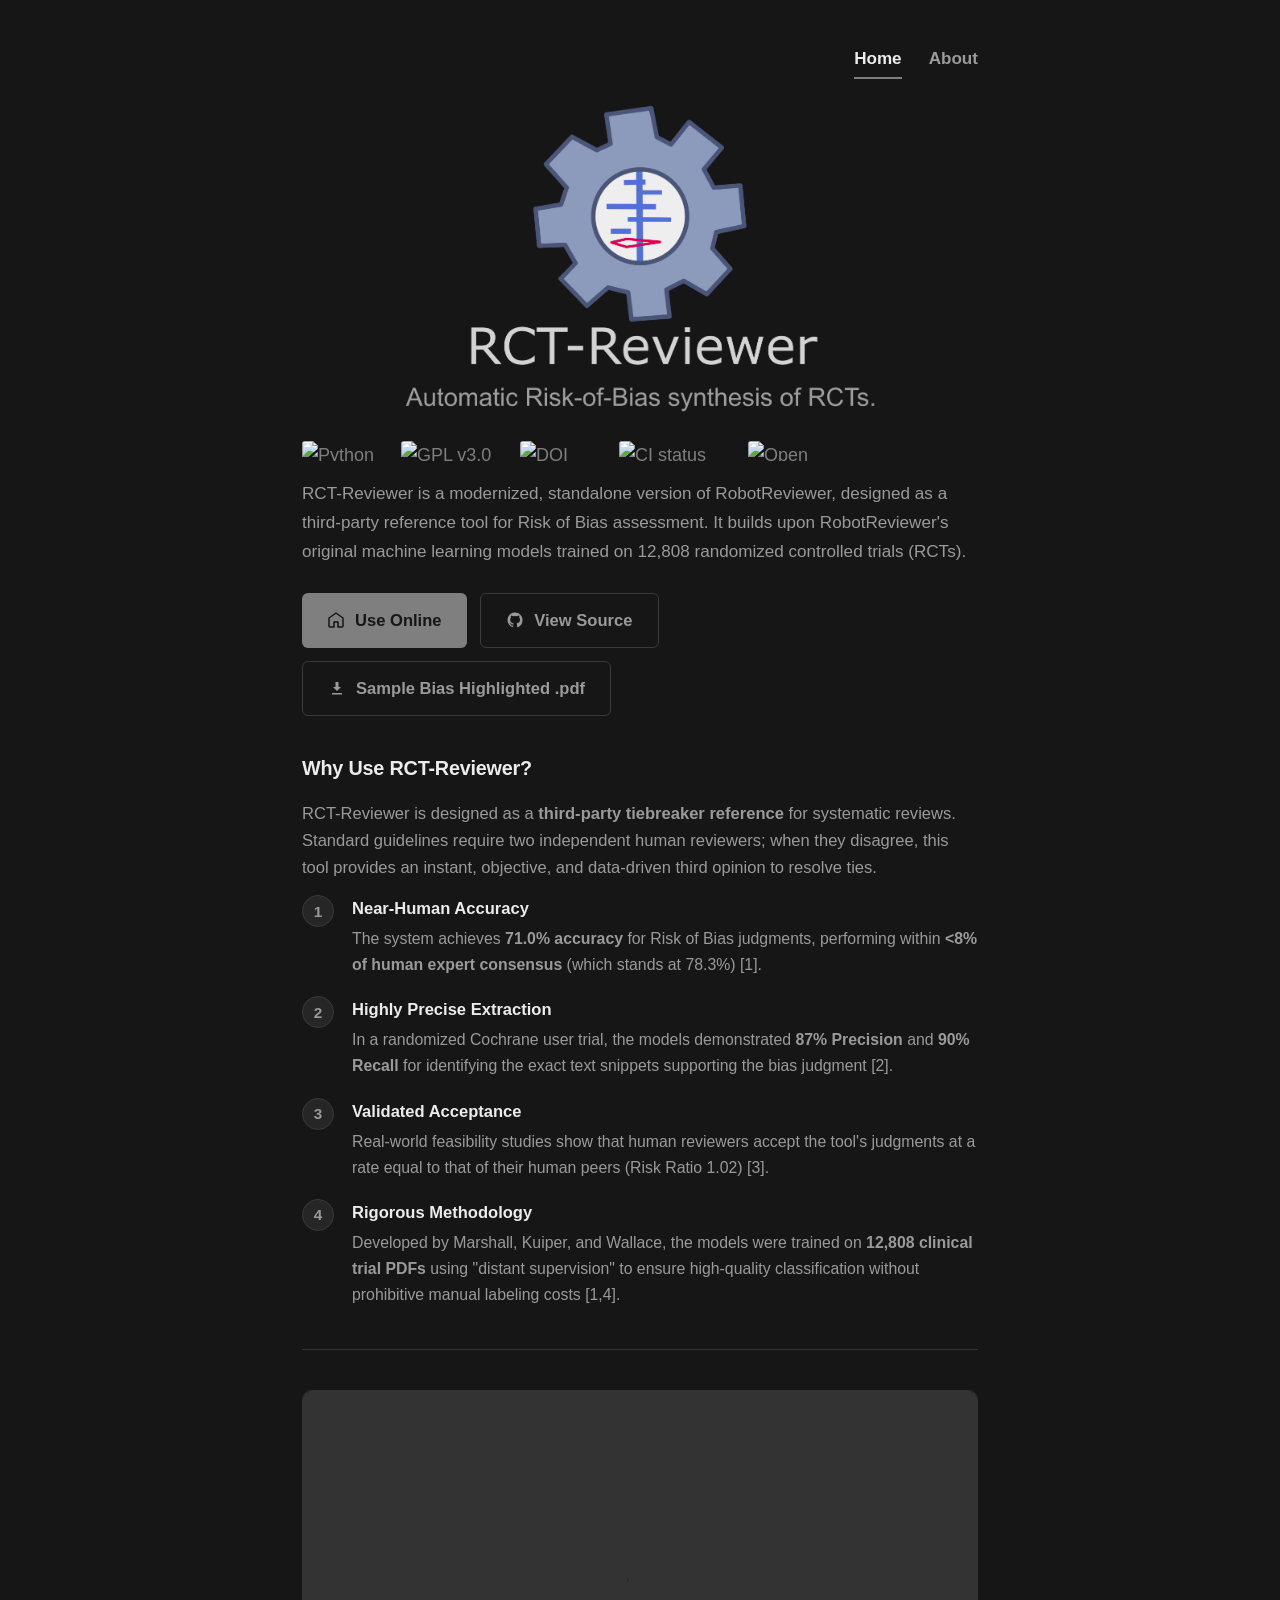
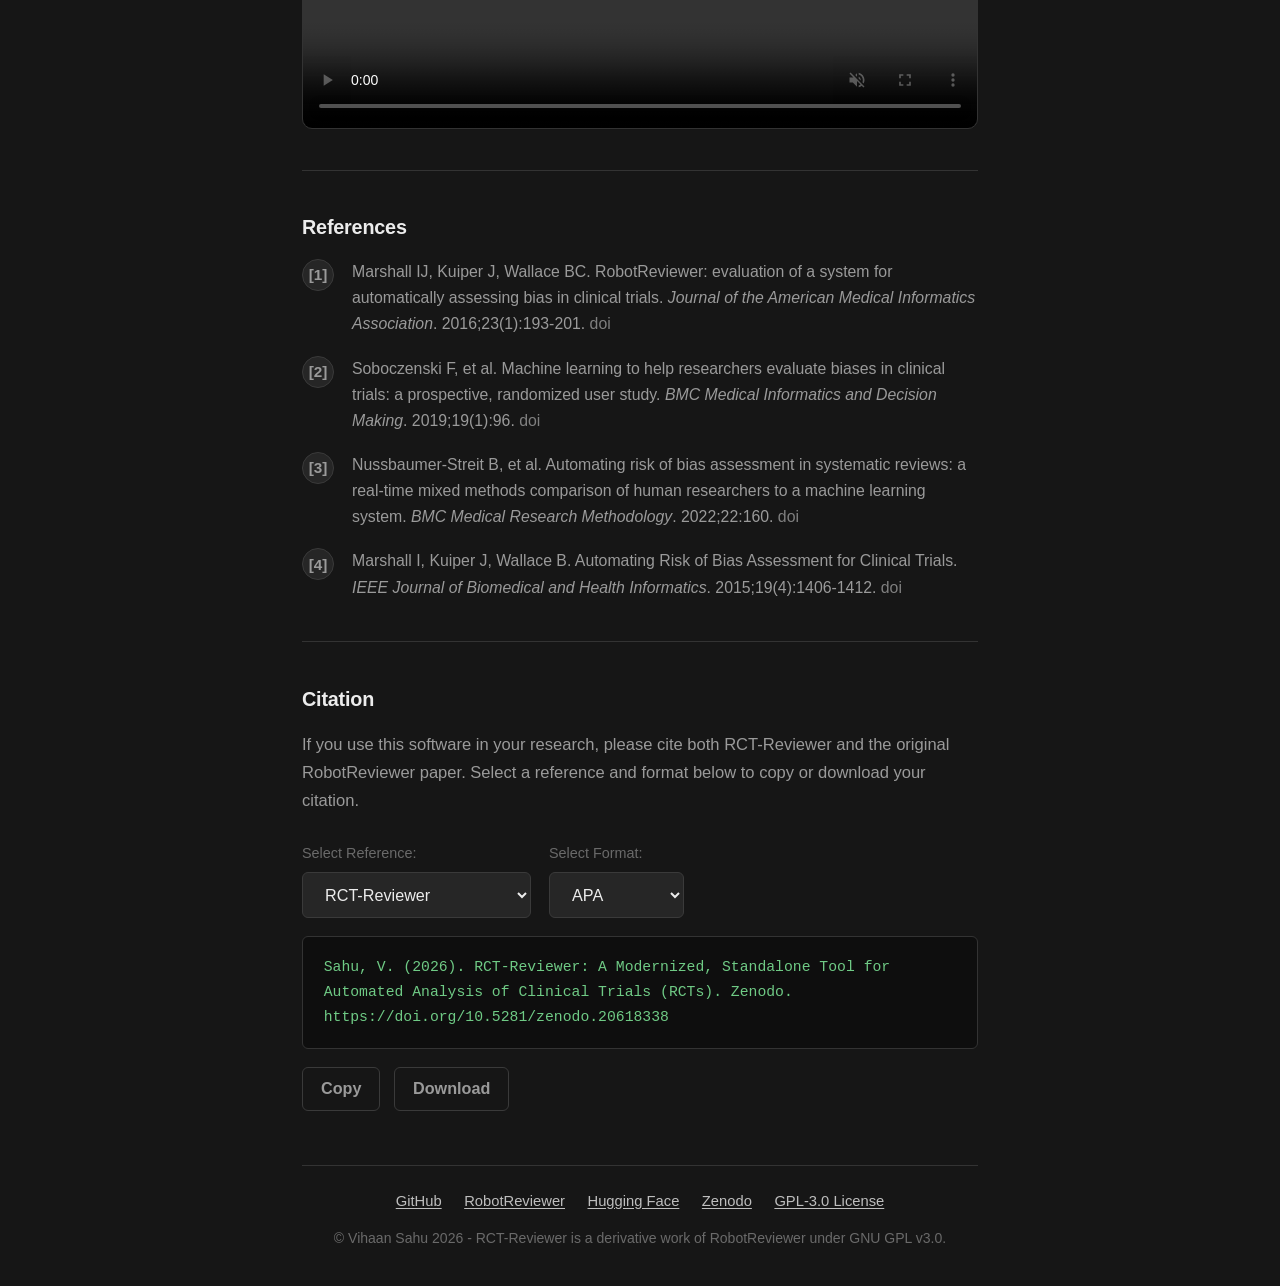
==== index.html @ 4cfc8ea3 "frontend" ====
<!DOCTYPE html>
<html lang="en">

<head>
    <meta charset="UTF-8">
    <meta name="viewport" content="width=device-width, initial-scale=1.0">

    <title>RCT-Reviewer: Automated Risk of Bias Assessment Tool for RCTs</title>


    <meta name="description"
        content="RCT-Reviewer is a modernized, standalone version of RobotReviewer, designed as a third-party reference tool for Risk of Bias assessment. It builds upon RobotReviewer's original machine learning models trained on 12,808 randomized controlled trials (RCTs).">
    <meta name="keywords"
        content="RCT-Reviewer, risk of bias assessment, RoB assessment, RoB 2, robotreviewer, RobotReviewer, automated risk of bias, systematic review tool, Cochrane risk of bias, clinical trial bias assessment, randomized controlled trial analysis, meta-analysis tool, evidence synthesis, automated systematic review, bias detection clinical trials, machine learning risk of bias, biomedical NLP, clinical trial quality appraisal, RoB automated tool, Cochrane RoB tool, research methodology tool, automated evidence synthesis, PDF bias extractor, RoB 2 automated, clinical trial risk of bias AI, systematic review automation, medical informatics">
    <meta name="author" content="Vihaan Sahu">
    <meta name="robots"
        content="index, follow, max-image-preview:large, max-snippet:-1, max-video-preview:-1, max-image-index:large, archive">
    <meta name="googlebot"
        content="index, follow, max-image-preview:large, max-snippet:-1, max-video-preview:-1, max-image-index:large">
    <meta name="bingbot" content="index, follow, max-image-preview:large">
    <meta name="yandex" content="index, follow">
    <meta name="dc.title" content="RCT-Reviewer – Risk of Bias Assessment of RCTs">
    <meta name="dc.creator" content="Vihaan Sahu">
    <meta name="dc.subject"
        content="Risk of Bias Assessment, Systematic Review, Randomized Controlled Trials, Evidence Synthesis">
    <meta name="dc.description"
        content="Automated Risk of Bias assessment tool for Randomized Controlled Trials, built for systematic reviewers and meta-analysis researchers.">
    <meta name="dc.type" content="Software">
    <meta name="dc.language" content="en">
    <meta name="rating" content="general">
    <meta name="distribution" content="global">
    <meta name="revisit-after" content="3 days">
    <meta name="language" content="English">
    <meta name="geo.placename" content="Global">
    <meta name="theme-color" content="#ffffff">
    <meta name="color-scheme" content="light">


    <link rel="canonical" href="https://rct-reviewer.github.io/">


    <link rel="alternate" hreflang="en" href="https://rct-reviewer.github.io/">
    <link rel="alternate" hreflang="x-default" href="https://rct-reviewer.github.io/">


    <link rel="sitemap" type="application/xml" title="Sitemap" href="/sitemap.xml">
    <link rel="home" href="https://rct-reviewer.github.io/">


    <meta property="og:type" content="website">
    <meta property="og:site_name" content="RCT-Reviewer">
    <meta property="og:locale" content="en_US">
    <meta property="og:title" content="RCT-Reviewer – Risk of Bias Assessment of RCTs">
    <meta property="og:description"
        content="RCT-Reviewer is a modernized, standalone version of RobotReviewer, designed as a third-party reference tool for Risk of Bias assessment. It builds upon RobotReviewer's original machine learning models trained on 12,808 randomized controlled trials (RCTs).">
    <meta property="og:url" content="https://rct-reviewer.github.io/">
    <meta property="og:image" content="https://rct-reviewer.github.io/assets/banner1.png">
    <meta property="og:image:secure_url" content="https://rct-reviewer.github.io/assets/banner1.png">
    <meta property="og:image:type" content="image/png">
    <meta property="og:image:width" content="1200">
    <meta property="og:image:height" content="630">
    <meta property="og:image:alt" content="RCT-Reviewer / Automated Risk of Bias assessment tool for randomized controlled trials">
    <meta property="og:video" content="https://rct-reviewer.github.io/assets/video.mp4">
    <meta property="og:video:type" content="video/mp4">
    <meta property="og:video:width" content="1280">
    <meta property="og:video:height" content="720">
    <meta property="og:video:alt"
        content="Demonstration video of RCT-Reviewer performing automated Risk of Bias assessment on a clinical trial PDF">


    <meta name="twitter:card" content="summary_large_image">
    <meta name="twitter:title" content="RCT-Reviewer – Risk of Bias Assessment of RCTs">
    <meta name="twitter:description"
        content="RCT-Reviewer is a modernized, standalone version of RobotReviewer, designed as a third-party reference tool for Risk of Bias assessment. It builds upon RobotReviewer's original machine learning models trained on 12,808 randomized controlled trials (RCTs)">
    <meta name="twitter:image" content="https://rct-reviewer.github.io/assets/banner1.png">
    <meta name="twitter:image:alt" content="RCT-Reviewer — automated Risk of Bias assessment tool">





    <script type="application/ld+json">
    {
        "@context": "https://schema.org",
        "@type": "WebApplication",
        "name": "RCT-Reviewer",
        "url": "https://rct-reviewer.github.io/",
        "audience": {
            "@type": "Audience",
            "audienceType": "Systematic reviewers, Cochrane contributors, meta-analysis researchers, evidence-synthesis practitioners, clinical trial methodologists, biomedical researchers, medical informatics researchers, PhD students and postdocs in clinical research"
        },
        "about": [
            {"@type": "Thing", "name": "Risk of Bias Assessment"},
            {"@type": "Thing", "name": "Randomized Controlled Trials"},
            {"@type": "Thing", "name": "Systematic Review"},
            {"@type": "Thing", "name": "Meta-Analysis"},
            {"@type": "Thing", "name": "Evidence Synthesis"},
            {"@type": "Thing", "name": "Cochrane RoB Tool"},
            {"@type": "Thing", "name": "Biomedical Natural Language Processing"}
        ],
        "author": {
            "@type": "Person",
            "name": "Vihaan Sahu",
            "url": "https://github.com/aurumz-rgb"
        },
        "publisher": {
            "@type": "Organization",
            "name": "RCT-Reviewer",
            "url": "https://rct-reviewer.github.io/"
        },
        "provider": {
            "@type": "Organization",
            "name": "RCT-Reviewer",
            "url": "https://rct-reviewer.github.io/"
        },
        "license": "https://www.gnu.org/licenses/gpl-3.0.en.html",
        "isAccessibleForFree": true,
        "offers": {
            "@type": "Offer",
            "price": "0",
            "priceCurrency": "USD"
        },
        "discussionUrl": "https://github.com/aurumz-rgb/RCT-Reviewer/issues",
        "softwareHelp": "https://github.com/aurumz-rgb/RCT-Reviewer#readme"
    }
    </script>


    <script type="application/ld+json">
    {
        "@context": "https://schema.org",
        "@type": "SoftwareSourceCode",
        "name": "RCT-Reviewer",
        "description": "A modernized, standalone version of RobotReviewer for automated Risk of Bias assessment of Randomized Controlled Trials. Built for systematic review and meta-analysis researchers.",
        "url": "https://rct-reviewer.github.io/",
        "codeRepository": "https://github.com/aurumz-rgb/RCT-Reviewer",
        "targetProduct": {
            "@type": "WebApplication",
            "name": "RCT-Reviewer Online",
            "url": "https://rct-reviewer.streamlit.app/"
        },
        "programmingLanguage": "Python",
        "runtimePlatform": "Streamlit",
        "license": "https://www.gnu.org/licenses/gpl-3.0.en.html",
        "author": {
            "@type": "Person",
            "name": "Vihaan Sahu",
            "url": "https://github.com/aurumz-rgb"
        }
    }
    </script>


    <script type="application/ld+json">
    {
        "@context": "https://schema.org",
        "@type": "Dataset",
        "name": "RCT-Reviewer: A Modernized, Standalone Tool for Automated Analysis of Clinical Trials (RCTs)",
        "description": "A modernized, standalone version of RobotReviewer for automated Risk of Bias assessment of Randomized Controlled Trials, trained on 12,808 RCT PDFs.",
        "url": "https://doi.org/10.5281/zenodo.20618338",
        "creator": {
            "@type": "Person",
            "name": "Vihaan Sahu"
        },
        "license": "https://www.gnu.org/licenses/gpl-3.0.en.html",
        "isAccessibleForFree": true,
        "keywords": "risk of bias, randomized controlled trials, systematic review, meta-analysis, evidence synthesis, machine learning, biomedical NLP, RobotReviewer",
        "distribution": {
            "@type": "DataDownload",
            "contentUrl": "https://doi.org/10.5281/zenodo.20618338",
            "encodingFormat": "application/zip"
        }
    }
    </script>


    <script type="application/ld+json">
    {
        "@context": "https://schema.org",
        "@type": "BreadcrumbList",
        "itemListElement": [
            {
                "@type": "ListItem",
                "position": 1,
                "name": "Home",
                "item": "https://rct-reviewer.github.io/"
            },
            {
                "@type": "ListItem",
                "position": 2,
                "name": "Use Online",
                "item": "https://rct-reviewer.streamlit.app/"
            },
            {
                "@type": "ListItem",
                "position": 3,
                "name": "Source Code",
                "item": "https://github.com/aurumz-rgb/RCT-Reviewer"
            },
            {
                "@type": "ListItem",
                "position": 4,
                "name": "Model on Hugging Face",
                "item": "https://huggingface.co/Aurumz/RCT-Reviewer"
            },
            {
                "@type": "ListItem",
                "position": 5,
                "name": "Zenodo DOI",
                "item": "https://doi.org/10.5281/zenodo.20618338"
            }
        ]
    }
    </script>


    <script type="application/ld+json">
    {
        "@context": "https://schema.org",
        "@type": "VideoObject",
        "name": "RCT-Reviewer — Automated Risk of Bias Assessment Demo",
        "description": "Demonstration video showing RCT-Reviewer performing automated Risk of Bias assessment on a randomized controlled trial PDF, highlighting bias-supporting evidence snippets.",
        "thumbnailUrl": [
            "https://rct-reviewer.github.io/assets/banner1.png",
            "https://rct-reviewer.github.io/assets/banner11.png"
        ],
        "uploadDate": "2026-07-23T00:00:00Z",
        "contentUrl": "https://rct-reviewer.github.io/assets/video.mp4",
        "embedUrl": "https://rct-reviewer.github.io/",
        "duration": "PT1M",
        "encodingFormat": "video/mp4",
        "width": "1280",
        "height": "720",
        "isFamilyFriendly": "true",
        "license": "https://www.gnu.org/licenses/gpl-3.0.en.html",
        "creator": {
            "@type": "Person",
            "name": "Vihaan Sahu"
        },
        "publisher": {
            "@type": "Organization",
            "name": "RCT-Reviewer",
            "url": "https://rct-reviewer.github.io/"
        }
    }
    </script>


    <script type="application/ld+json">
    {
        "@context": "https://schema.org",
        "@type": "ImageObject",
        "name": "RCT-Reviewer — Primary Banner",
        "description": "Primary banner image for RCT-Reviewer, automated Risk of Bias assessment of randomized controlled trials.",
        "url": "https://rct-reviewer.github.io/assets/banner1.png",
        "contentUrl": "https://rct-reviewer.github.io/assets/banner1.png",
        "encodingFormat": "image/png",
        "width": "1200",
        "height": "630",
        "license": "https://www.gnu.org/licenses/gpl-3.0.en.html",
        "acquireLicensePage": "https://github.com/aurumz-rgb/RCT-Reviewer",
        "creator": {
            "@type": "Person",
            "name": "Vihaan Sahu"
        },
        "creditText": "RCT-Reviewer",
        "copyrightNotice": "© Vihaan Sahu 2026 — GPL v3.0"
    }
    </script>


    <script type="application/ld+json">
    {
        "@context": "https://schema.org",
        "@type": "ImageObject",
        "name": "RCT-Reviewer — Feature Banner",
        "description": "Feature banner for RCT-Reviewer highlighting automated Risk of Bias judgments with 71% accuracy and 87% precision.",
        "url": "https://rct-reviewer.github.io/assets/banner11.png",
        "contentUrl": "https://rct-reviewer.github.io/assets/banner11.png",
        "encodingFormat": "image/png",
        "width": "1200",
        "height": "630",
        "license": "https://www.gnu.org/licenses/gpl-3.0.en.html",
        "acquireLicensePage": "https://github.com/aurumz-rgb/RCT-Reviewer",
        "creator": {
            "@type": "Person",
            "name": "Vihaan Sahu"
        },
        "creditText": "RCT-Reviewer",
        "copyrightNotice": "© Vihaan Sahu 2026 — GPL v3.0"
    }
    </script>


    <script type="application/ld+json">
    {
        "@context": "https://schema.org",
        "@type": "ImageObject",
        "name": "RCT-Reviewer — Hero Banner",
        "description": "Transparent hero banner for RCT-Reviewer.",
        "url": "https://rct-reviewer.github.io/assets/banner_transparent.png",
        "contentUrl": "https://rct-reviewer.github.io/assets/banner_transparent.png",
        "encodingFormat": "image/png",
        "width": "730",
        "height": "340",
        "license": "https://www.gnu.org/licenses/gpl-3.0.en.html"
    }
    </script>


    <script type="application/ld+json">
    {
        "@context": "https://schema.org",
        "@type": "DigitalDocument",
        "name": "RCT-Reviewer — Sample Bias-Highlighted PDF",
        "description": "A sample clinical trial PDF with Risk of Bias judgments and supporting evidence snippets highlighted by RCT-Reviewer.",
        "url": "https://rct-reviewer.github.io/assets/sample_bias.pdf",
        "contentUrl": "https://rct-reviewer.github.io/assets/sample_bias.pdf",
        "encodingFormat": "application/pdf",
        "inLanguage": "en",
        "isAccessibleForFree": true,
        "license": "https://www.gnu.org/licenses/gpl-3.0.en.html",
        "creator": {
            "@type": "Person",
            "name": "Vihaan Sahu"
        }
    }
    </script>


    <script type="application/ld+json">
    {
        "@context": "https://schema.org",
        "@type": "FAQPage",
        "mainEntity": [
            {
                "@type": "Question",
                "name": "What is RCT-Reviewer?",
                "acceptedAnswer": {
                    "@type": "Answer",
                    "text": "RCT-Reviewer is a free, open-source ML tool that performs automated Risk of Bias (RoB) assessment of Randomized Controlled Trials (RCTs). It is a modernized, standalone version of RobotReviewer, trained on 12,808 clinical trial PDFs, and is designed to assist systematic reviewers, Cochrane contributors, and meta-analysis researchers."
                }
            },
            {
                "@type": "Question",
                "name": "Who should use RCT-Reviewer?",
                "acceptedAnswer": {
                    "@type": "Answer",
                    "text": "RCT-Reviewer is built for systematic reviewers, Cochrane contributors, meta-analysis researchers, evidence-synthesis practitioners, clinical trial methodologists, biomedical researchers, medical informatics researchers, and PhD students or postdocs conducting clinical research."
                }
            },
            {
                "@type": "Question",
                "name": "How accurate is RCT-Reviewer at assessing Risk of Bias?",
                "acceptedAnswer": {
                    "@type": "Answer",
                    "text": "RCT-Reviewer achieves 71.0% accuracy on Risk of Bias judgments, performing within 8% of human expert consensus (which stands at 78.3%). It also demonstrates 87% precision and 90% recall for identifying the exact text snippets that support each bias judgment."
                }
            },
            {
                "@type": "Question",
                "name": "How does RCT-Reviewer work as a third-party tiebreaker?",
                "acceptedAnswer": {
                    "@type": "Answer",
                    "text": "Standard systematic-review guidelines require two independent human reviewers. When those two reviewers disagree, RCT-Reviewer provides an instant, objective, data-driven third opinion to help resolve the tie. Real-world feasibility studies show that human reviewers accept the tool's judgments at the same rate they accept their human peers' judgments (Risk Ratio 1.02)."
                }
            },
            {
                "@type": "Question",
                "name": "What input does RCT-Reviewer accept?",
                "acceptedAnswer": {
                    "@type": "Answer",
                    "text": "RCT-Reviewer accepts clinical trial PDFs. Upload a trial PDF and the tool returns automated Risk of Bias judgments along with the supporting evidence snippets highlighted directly in the document."
                }
            },
            {
                "@type": "Question",
                "name": "Is RCT-Reviewer free to use?",
                "acceptedAnswer": {
                    "@type": "Answer",
                    "text": "Yes. RCT-Reviewer is completely free and open source under the GNU GPL v3.0 license. No signup or account is required. You can use it online or run the source code locally from GitHub."
                }
            },
            {
                "@type": "Question",
                "name": "How is RCT-Reviewer related to RobotReviewer?",
                "acceptedAnswer": {
                    "@type": "Answer",
                    "text": "RCT-Reviewer is a modernized, standalone derivative work of RobotReviewer, originally developed by Marshall, Kuiper, and Wallace. It builds upon RobotReviewer's original machine-learning models trained on 12,808 randomized controlled trials and is released under the same GNU GPL v3.0 license."
                }
            },
            {
                "@type": "Question",
                "name": "How do I cite RCT-Reviewer in my research?",
                "acceptedAnswer": {
                    "@type": "Answer",
                    "text": "RCT-Reviewer provides a built-in citation generator on its homepage supporting APA, Vancouver, MLA, Chicago, Harvard, BibTeX, and RIS formats. The recommended citation references the Zenodo DOI: https://doi.org/10.5281/zenodo.20618338. You should also cite the original RobotReviewer paper."
                }
            },
            {
                "@type": "Question",
                "name": "Where can I find the RCT-Reviewer source code and model?",
                "acceptedAnswer": {
                    "@type": "Answer",
                    "text": "The RCT-Reviewer source code is available on GitHub at https://github.com/aurumz-rgb/RCT-Reviewer, the trained model is hosted on Hugging Face at https://huggingface.co/Aurumz/RCT-Reviewer, and the archived release with DOI is on Zenodo at https://doi.org/10.5281/zenodo.20618338."
                }
            },
            {
                "@type": "Question",
                "name": "Can RCT-Reviewer replace human Risk of Bias assessment?",
                "acceptedAnswer": {
                    "@type": "Answer",
                    "text": "No. RCT-Reviewer is intended as a third-party reference and tiebreaker for systematic reviews. It is designed to complement human reviewers, not replace them. Standard guidelines still require two independent human reviewers, and RCT-Reviewer can be used when those reviewers disagree."
                }
            }
        ]
    }
    </script>

    <script type="application/ld+json">
    {
        "@context": "https://schema.org",
        "@type": "HowTo",
        "name": "How to assess Risk of Bias of an RCT using RCT-Reviewer",
        "description": "Step-by-step guide to using RCT-Reviewer for automated Risk of Bias assessment of a randomized controlled trial.",
        "totalTime": "PT2M",
        "estimatedCost": {"@type": "MonetaryAmount", "currency": "USD", "value": "0"},
        "supply": [{"@type": "HowToSupply", "name": "A clinical trial PDF"}],
        "tool": [{"@type": "HowToTool", "name": "A modern web browser"}],
        "step": [
            {"@type": "HowToStep", "position": 1, "name": "Open RCT-Reviewer Online", "text": "Go to https://rct-reviewer.streamlit.app/ to launch the RCT-Reviewer web application."},
            {"@type": "HowToStep", "position": 2, "name": "Upload a clinical trial PDF", "text": "Upload the randomized controlled trial PDF you want to assess for Risk of Bias."},
            {"@type": "HowToStep", "position": 3, "name": "Run automated assessment", "text": "RCT-Reviewer runs its machine-learning models trained on 12,808 RCTs to produce automated Risk of Bias judgments."},
            {"@type": "HowToStep", "position": 4, "name": "Review highlighted evidence snippets", "text": "Inspect the supporting text snippets (87% precision, 90% recall) highlighted directly in the PDF."},
            {"@type": "HowToStep", "position": 5, "name": "Use as a third-party tiebreaker", "text": "When two independent human reviewers disagree, use RCT-Reviewer's judgment as an objective third opinion to resolve the tie."}
        ]
    }
    </script>


    <script type="application/ld+json">
    {
        "@context": "https://schema.org",
        "@type": "WebSite",
        "name": "RCT-Reviewer",
        "url": "https://rct-reviewer.github.io/",
        "description": "Automated Risk of Bias assessment of Randomized Controlled Trials.",
        "inLanguage": "en",
        "publisher": {
            "@type": "Organization",
            "name": "RCT-Reviewer",
            "url": "https://rct-reviewer.github.io/",
            "logo": {
                "@type": "ImageObject",
                "url": "https://rct-reviewer.github.io/assets/banner1.png",
                "width": "1200",
                "height": "630"
            },
            "sameAs": [
                "https://github.com/aurumz-rgb/RCT-Reviewer",
                "https://github.com/RCT-Reviewer",
                "https://huggingface.co/Aurumz/RCT-Reviewer",
                "https://doi.org/10.5281/zenodo.20618338",
                "https://rct-reviewer.streamlit.app/"
            ]
        },
        "potentialAction": {
            "@type": "SearchAction",
            "target": "https://rct-reviewer.streamlit.app/?q={search_term_string}",
            "query-input": "required name=search_term_string"
        }
    }
    </script>


    <script type="application/ld+json">
    {
        "@context": "https://schema.org",
        "@type": "Person",
        "name": "Vihaan Sahu",
        "url": "https://rct-reviewer.github.io/",
        "sameAs": [
            "https://github.com/aurumz-rgb"
        ]
    }
    </script>


    <link rel="preload" as="image" href="assets/banner_transparent.png" fetchpriority="high">
    <link rel="preload" as="image" href="assets/banner1.png" fetchpriority="high">
    <link rel="preload" as="video" href="assets/video.mp4" fetchpriority="high">
    <link rel="icon" type="image/x-icon" href="assets/favicon.ico">
    <link rel="apple-touch-icon" href="assets/banner1.png">
    <link rel="manifest" href="/site.webmanifest">
    <link rel="stylesheet" href="styles.css">
</head>

<body>

    <a href="#main" class="skip-link">Skip to main content</a>

    <div class="app-container">

        <header class="app-header">
            <nav class="top-nav" aria-label="Primary navigation">
                <a href="index.html" class="top-nav__link" aria-current="page">Home</a>
                <a href="about.html" class="top-nav__link">About</a>
            </nav>

            <figure class="banner-figure banner-figure--hero">
                <img src="assets/banner_transparent.png"
                    alt="RCT-Reviewer — Automated Risk of Bias Assessment Tool for RCTs" title="RCT-Reviewer"
                    width="730" height="340" class="banner-image" fetchpriority="high">

            </figure>

            <div class="badge-row">
                <a href="https://www.python.org/" rel="noopener" target="_blank" aria-label="Python 3.12">
                    <img src="https://img.shields.io/badge/python-3.12-blue" alt="Python 3.12" width="90" height="20">
                </a>
                <a href="https://www.gnu.org/licenses/gpl-3.0.en.html" rel="noopener" target="_blank"
                    aria-label="GPL v3.0 License">
                    <img src="https://img.shields.io/badge/license-GPL%20v3.0-blue" alt="GPL v3.0 License" width="110"
                        height="20">
                </a>
                <a href="https://doi.org/10.5281/zenodo.20618338" rel="noopener" target="_blank"
                    aria-label="View DOI on Zenodo">
                    <img src="https://zenodo.org/badge/DOI/10.5281/zenodo.20618338.svg" alt="DOI" width="90"
                        height="20">
                </a>
                <a href="https://github.com/RCT-Reviewer/RCT-Reviewer-Online/actions/workflows/ci.yml" rel="noopener"
                    target="_blank" aria-label="View CI workflow status">
                    <img src="https://github.com/RCT-Reviewer/RCT-Reviewer-Online/actions/workflows/ci.yml/badge.svg"
                        alt="CI status" width="120" height="20">
                </a>
                <a href="https://github.com/RCT-Reviewer/RCT-Reviewer" rel="noopener" target="_blank"
                    aria-label="Open Source Project">
                    <img src="https://badges.frapsoft.com/os/v1/open-source.svg?v=103" alt="Open Source Love"
                        width="120" height="20">
                </a>
            </div>

            <p class="app-description">
                RCT-Reviewer is a modernized, standalone version of RobotReviewer, designed as a third-party reference
                tool for Risk of Bias assessment. It builds upon RobotReviewer's original machine learning models
                trained on 12,808 randomized controlled trials (RCTs).
            </p>

            <div class="cta-group">
                <a href="https://rct-reviewer.streamlit.app/" class="cta-btn cta-btn--primary" rel="noopener"
                    target="_blank">
                    <svg class="cta-btn__icon" width="18" height="18" viewBox="0 0 18 18" fill="none"
                        aria-hidden="true">
                        <path d="M9 2L2 7v8a1 1 0 001 1h4v-5h4v5h4a1 1 0 001-1V7L9 2z" stroke="currentColor"
                            stroke-width="1.5" stroke-linejoin="round" />
                    </svg>
                    Use Online
                </a>
                <a href="https://github.com/aurumz-rgb/RCT-Reviewer/" class="cta-btn cta-btn--secondary" rel="noopener"
                    target="_blank">
                    <svg class="cta-btn__icon" width="18" height="18" viewBox="0 0 18 18" fill="none"
                        aria-hidden="true">
                        <path
                            d="M9 1.5C4.86 1.5 1.5 4.86 1.5 9c0 3.32 2.15 6.13 5.14 7.12.37.07.51-.16.51-.36v-1.26c-2.09.45-2.53-1.01-2.53-1.01-.34-.87-.84-1.1-.84-1.1-.69-.47.05-.46.05-.46.76.05 1.16.78 1.16.78.68 1.16 1.78.83 2.21.63.07-.49.26-.83.48-1.02-1.69-.19-3.47-.85-3.47-3.77 0-.83.3-1.51.79-2.04-.08-.19-.34-.97.07-2.03 0 0 .64-.21 2.11.79a7.28 7.28 0 013.84 0c1.47-1 2.11-.79 2.11-.79.42 1.06.15 1.84.08 2.03.49.53.79 1.21.79 2.04 0 2.93-1.78 3.58-3.48 3.77.27.24.52.7.52 1.42v2.1c0 .2.13.43.51.36A7.5 7.5 0 0016.5 9c0-4.14-3.36-7.5-7.5-7.5z"
                            fill="currentColor" />
                    </svg>
                    View Source
                </a>
                <a href="assets/sample_bias.pdf" class="cta-btn cta-btn--secondary" download>
                    <svg class="cta-btn__icon" width="18" height="18" viewBox="0 0 18 18" fill="none"
                        aria-hidden="true">
                        <path d="M9 12l-4-4h2.5V3h3v5H13l-4 4zm-5 2h10v1.5H4V14z" fill="currentColor" />
                    </svg>
                    Sample Bias Highlighted .pdf
                </a>
            </div>
        </header>

        <main id="main">

            <section id="why-use" aria-labelledby="why-heading">
                <h2 id="why-heading" class="section-heading">Why Use RCT-Reviewer?</h2>
                <p class="qs-intro">RCT-Reviewer is designed as a <strong>third-party tiebreaker reference</strong> for
                    systematic reviews. Standard guidelines require two independent human reviewers; when they disagree,
                    this tool provides an instant, objective, and data-driven third opinion to resolve ties.</p>
                <ol class="steps-list">
                    <li class="step-item">
                        <span class="step-item__number" aria-hidden="true">1</span>
                        <div class="step-item__content">
                            <h3 class="step-item__title">Near-Human Accuracy</h3>
                            <p class="step-item__text">The system achieves <strong>71.0% accuracy</strong> for Risk of
                                Bias judgments, performing within <strong>&lt;8% of human expert consensus</strong>
                                (which stands at 78.3%) [1].</p>
                        </div>
                    </li>
                    <li class="step-item">
                        <span class="step-item__number" aria-hidden="true">2</span>
                        <div class="step-item__content">
                            <h3 class="step-item__title">Highly Precise Extraction</h3>
                            <p class="step-item__text">In a randomized Cochrane user trial, the models demonstrated
                                <strong>87% Precision</strong> and <strong>90% Recall</strong> for identifying the exact
                                text snippets supporting the bias judgment [2].
                            </p>
                        </div>
                    </li>
                    <li class="step-item">
                        <span class="step-item__number" aria-hidden="true">3</span>
                        <div class="step-item__content">
                            <h3 class="step-item__title">Validated Acceptance</h3>
                            <p class="step-item__text">Real-world feasibility studies show that human reviewers accept
                                the tool's judgments at a rate equal to that of their human peers (Risk Ratio 1.02) [3].
                            </p>
                        </div>
                    </li>
                    <li class="step-item">
                        <span class="step-item__number" aria-hidden="true">4</span>
                        <div class="step-item__content">
                            <h3 class="step-item__title">Rigorous Methodology</h3>
                            <p class="step-item__text">Developed by Marshall, Kuiper, and Wallace, the models were
                                trained on <strong>12,808 clinical trial PDFs</strong> using "distant supervision" to
                                ensure high-quality classification without prohibitive manual labeling costs [1,4].</p>
                        </div>
                    </li>
                </ol>
            </section>

            <hr class="divider" role="separator">

            <section id="video" aria-label="Video demonstration">
                <video controls muted loop playsinline id="content-video" class="content-video">
                    <source src="assets/video.mp4" type="video/mp4">
                    Your browser does not support the video tag.
                </video>
            </section>

            <hr class="divider" role="separator">

            <section id="references" aria-labelledby="ref-heading">
                <h2 id="ref-heading" class="section-heading">References</h2>
                <ol class="steps-list">
                    <li class="step-item">
                        <span class="step-item__number" aria-hidden="true">[1]</span>
                        <div class="step-item__content">
                            <p class="step-item__text">Marshall IJ, Kuiper J, Wallace BC. RobotReviewer: evaluation of a
                                system for automatically assessing bias in clinical trials. <em>Journal of the American
                                    Medical Informatics Association</em>. 2016;23(1):193-201. <a
                                    href="http://dx.doi.org/10.1093/jamia/ocv044" target="_blank" rel="noopener">doi</a>
                            </p>
                        </div>
                    </li>
                    <li class="step-item">
                        <span class="step-item__number" aria-hidden="true">[2]</span>
                        <div class="step-item__content">
                            <p class="step-item__text">Soboczenski F, et al. Machine learning to help researchers
                                evaluate biases in clinical trials: a prospective, randomized user study. <em>BMC
                                    Medical Informatics and Decision Making</em>. 2019;19(1):96. <a
                                    href="http://dx.doi.org/10.1186/s12911-019-0814-z" target="_blank"
                                    rel="noopener">doi</a></p>
                        </div>
                    </li>
                    <li class="step-item">
                        <span class="step-item__number" aria-hidden="true">[3]</span>
                        <div class="step-item__content">
                            <p class="step-item__text">Nussbaumer-Streit B, et al. Automating risk of bias assessment in
                                systematic reviews: a real-time mixed methods comparison of human researchers to a
                                machine learning system. <em>BMC Medical Research Methodology</em>. 2022;22:160. <a
                                    href="http://dx.doi.org/10.1186/s12874-022-01649-y" target="_blank"
                                    rel="noopener">doi</a></p>
                        </div>
                    </li>
                    <li class="step-item">
                        <span class="step-item__number" aria-hidden="true">[4]</span>
                        <div class="step-item__content">
                            <p class="step-item__text">Marshall I, Kuiper J, Wallace B. Automating Risk of Bias
                                Assessment for Clinical Trials. <em>IEEE Journal of Biomedical and Health
                                    Informatics</em>. 2015;19(4):1406-1412. <a
                                    href="http://dx.doi.org/10.1109/JBHI.2015.2431314" target="_blank"
                                    rel="noopener">doi</a></p>
                        </div>
                    </li>
                </ol>
            </section>

            <hr class="divider" role="separator">

            <section id="citation" aria-labelledby="citation-heading">
                <h2 id="citation-heading" class="section-heading">Citation</h2>
                <p class="citation-intro">If you use this software in your research, please cite both RCT-Reviewer and
                    the original RobotReviewer paper. Select a reference and format below to copy or download your
                    citation.</p>

                <div class="citation-generator">
                    <div class="citation-controls">
                        <div class="cite-control-group">
                            <label for="cite-ref" class="cite-label">Select Reference:</label>
                            <select id="cite-ref" class="cite-select">
                                <option value="rct">RCT-Reviewer</option>
                                <option value="robot">Original RobotReviewer</option>
                            </select>
                        </div>
                        <div class="cite-control-group">
                            <label for="cite-style" class="cite-label">Select Format:</label>
                            <select id="cite-style" class="cite-select">
                                <option value="apa">APA</option>
                                <option value="vancouver">Vancouver</option>
                                <option value="mla">MLA</option>
                                <option value="chicago">Chicago</option>
                                <option value="harvard">Harvard</option>
                                <option value="bibtex">BibTeX</option>
                                <option value="ris">RIS</option>
                            </select>
                        </div>
                    </div>

                    <div class="code-block">
                        <pre id="cite-output"></pre>
                    </div>

                    <div class="citation-actions">
                        <button id="copy-cite" class="cta-btn cta-btn--secondary cite-action-btn">Copy</button>
                        <button id="download-cite" class="cta-btn cta-btn--secondary cite-action-btn">Download</button>
                    </div>
                </div>
            </section>

        </main>

        <footer class="app-footer">
            <nav class="footer-links" aria-label="Footer navigation">
                <a href="https://github.com/aurumz-rgb/RCT-Reviewer" target="_blank" rel="noopener">GitHub</a>
                <a href="https://github.com/ijmarshall/robotreviewer" target="_blank" rel="noopener">RobotReviewer</a>
                <a href="https://huggingface.co/Aurumz/RCT-Reviewer" target="_blank" rel="noopener">Hugging Face</a>
                <a href="https://doi.org/10.5281/zenodo.20618338" target="_blank" rel="noopener">Zenodo</a>
                <a href="https://www.gnu.org/licenses/gpl-3.0.en.html" target="_blank" rel="noopener">GPL-3.0
                    License</a>
            </nav>
            <p>&copy; Vihaan Sahu 2026 - RCT-Reviewer is a derivative work of RobotReviewer under GNU GPL v3.0.</p>
        </footer>

    </div>

    <script>
        (function () {
            var v = document.getElementById('content-video');
            if (v) {
                v.playbackRate = 1.5;


                var observer = new IntersectionObserver(function (entries) {
                    entries.forEach(function (entry) {
                        if (entry.isIntersecting) {
                            v.play();
                        } else {
                            v.pause();
                        }
                    });
                }, { threshold: 0.5 });

                observer.observe(v);
            }

            var citations = {
                rct: {
                    apa: "Sahu, V. (2026). RCT-Reviewer: A Modernized, Standalone Tool for Automated Analysis of Clinical Trials (RCTs). Zenodo. https://doi.org/10.5281/zenodo.20618338",
                    vancouver: "Sahu V. RCT-Reviewer: A Modernized, Standalone Tool for Automated Analysis of Clinical Trials (RCTs). Zenodo; 2026. Available from: https://doi.org/10.5281/zenodo.20618338",
                    mla: "Sahu, V. \"RCT-Reviewer: A Modernized, Standalone Tool for Automated Analysis of Clinical Trials (RCTs).\" Zenodo, 2026, doi:10.5281/zenodo.20618338.",
                    chicago: "Sahu, V. 2026. \"RCT-Reviewer: A Modernized, Standalone Tool for Automated Analysis of Clinical Trials (RCTs).\" Zenodo. https://doi.org/10.5281/zenodo.20618338.",
                    harvard: "Sahu, V. (2026) 'RCT-Reviewer: A Modernized, Standalone Tool for Automated Analysis of Clinical Trials (RCTs)', Zenodo. Available at: https://doi.org/10.5281/zenodo.20618338.",
                    bibtex: "@software{RCT-Reviewer,\n  author    = {Sahu, V.},\n  title     = {RCT-Reviewer: A Modernized, Standalone Tool for\n               Automated Analysis of Clinical Trials (RCTs)},\n  year      = {2026},\n  publisher = {Zenodo},\n  doi       = {10.5281/zenodo.20618338},\n  url       = {https://doi.org/10.5281/zenodo.20618338}\n}",
                    ris: "TY  - COMP\nAU  - Sahu, V.\nPY  - 2026\nTI  - RCT-Reviewer: A Modernized, Standalone Tool for Automated Analysis of Clinical Trials (RCTs)\nPB  - Zenodo\nDO  - 10.5281/zenodo.20618338\nUR  - https://doi.org/10.5281/zenodo.20618338\nER  - "
                },
                robot: {
                    apa: "Marshall, I. J., Kuiper, J., Banner, E., & Wallace, B. C. (2017). Automating Biomedical Evidence Synthesis: RobotReviewer. Proceedings of the Conference of the Association for Computational Linguistics (ACL), 7–12.",
                    vancouver: "Marshall IJ, Kuiper J, Banner E, Wallace BC. Automating Biomedical Evidence Synthesis: RobotReviewer. Proceedings of the Conference of the Association for Computational Linguistics (ACL). 2017:7-12.",
                    mla: "Marshall, Iain J., et al. \"Automating Biomedical Evidence Synthesis: RobotReviewer.\" Proceedings of the Conference of the Association for Computational Linguistics (ACL), 2017, pp. 7-12.",
                    chicago: "Marshall, Iain J., Joël Kuiper, Edward Banner, and Byron C. Wallace. 2017. \"Automating Biomedical Evidence Synthesis: RobotReviewer.\" Proceedings of the Conference of the Association for Computational Linguistics (ACL). 7–12.",
                    harvard: "Marshall, I. J. et al. (2017) 'Automating Biomedical Evidence Synthesis: RobotReviewer', Proceedings of the Conference of the Association for Computational Linguistics (ACL), pp. 7–12.",
                    bibtex: "@article{RobotReviewer2017,\n  title    = \"Automating Biomedical Evidence Synthesis: {RobotReviewer}\",\n  author   = \"Marshall, Iain J and Kuiper, Jo{\\\"e}l and Banner, Edward and Wallace, Byron C\",\n  journal  = \"Proceedings of the Conference of the Association for Computational Linguistics (ACL)\",\n  volume   = 2017,\n  pages    = \"7--12\",\n  month    = jul,\n  year     = 2017,\n}",
                    ris: "TY  - CONF\nAU  - Marshall, Iain J.\nAU  - Kuiper, Joël\nAU  - Banner, Edward\nAU  - Wallace, Byron C.\nPY  - 2017\nTI  - Automating Biomedical Evidence Synthesis: RobotReviewer\nT2  - Proceedings of the Conference of the Association for Computational Linguistics (ACL)\nSP  - 7\nEP  - 12\nER  - "
                }
            };

            var refSelect = document.getElementById('cite-ref');
            var styleSelect = document.getElementById('cite-style');
            var output = document.getElementById('cite-output');
            var copyBtn = document.getElementById('copy-cite');
            var dlBtn = document.getElementById('download-cite');

            function updateCitation() {
                var ref = refSelect.value;
                var style = styleSelect.value;
                if (citations[ref] && citations[ref][style]) {
                    output.textContent = citations[ref][style];
                }
            }

            if (refSelect && styleSelect) {
                refSelect.addEventListener('change', updateCitation);
                styleSelect.addEventListener('change', updateCitation);
                updateCitation();
            }

            if (copyBtn) {
                copyBtn.addEventListener('click', function () {
                    var text = output.textContent;
                    navigator.clipboard.writeText(text).then(function () {
                        var originalText = copyBtn.textContent;
                        copyBtn.textContent = 'Copied!';
                        setTimeout(function () {
                            copyBtn.textContent = originalText;
                        }, 2000);
                    }).catch(function (err) {
                        console.error('Could not copy text: ', err);
                    });
                });
            }

            if (dlBtn) {
                dlBtn.addEventListener('click', function () {
                    var text = output.textContent;
                    var style = styleSelect.value;
                    var ref = refSelect.value;
                    var filename = ref === 'rct' ? 'RCT-Reviewer' : 'RobotReviewer';
                    var ext = 'txt';

                    if (style === 'bibtex') ext = 'bib';
                    if (style === 'ris') ext = 'ris';

                    var element = document.createElement('a');
                    element.setAttribute('href', 'data:text/plain;charset=utf-8,' + encodeURIComponent(text));
                    element.setAttribute('download', filename + '.' + ext);
                    element.style.display = 'none';
                    document.body.appendChild(element);
                    element.click();
                    document.body.removeChild(element);
                });
            }
        })();
    </script>

</body>

</html>
---- styles.css ----
:root {
    --primary: #7f7f7f;
    --primary-hover: #999999;
    --primary-active: #6a6a6a;
    --bg: #161616;
    --bg-secondary: #262626;
    --bg-tertiary: #1e1e1e;
    --text: #ECECEC;
    --text-muted: #9a9a9a;
    --text-dim: #6a6a6a;
    --border: #3a3a3a;
    --border-light: #333333;
    --green: #6fca85;
    --green-bg: rgba(46, 160, 67, 0.08);
    --green-border: rgba(46, 160, 67, 0.25);

    --max-width: 730px;
    --radius: 6px;
    --radius-lg: 10px;
    --ease: cubic-bezier(0.4, 0, 0.2, 1);
    --duration: 200ms;
}

*,
*::before,
*::after {
    margin: 0;
    padding: 0;
    box-sizing: border-box;
}

html {
    font-size: 18px;
    -webkit-font-smoothing: antialiased;
    -moz-osx-font-smoothing: grayscale;
    scroll-behavior: smooth;
}

body {
    font-family: -apple-system, BlinkMacSystemFont, "Segoe UI", Roboto, "Helvetica Neue", Arial, sans-serif;
    background-color: var(--bg);
    color: var(--text);
    line-height: 1.65;
    min-height: 100vh;
}

a {
    color: var(--primary);
    text-decoration: none;
    transition: color var(--duration) var(--ease);
}
a:hover {
    color: var(--text);
}

code {
    font-family: "Source Code Pro", "SF Mono", "Fira Code", "Cascadia Code", monospace;
    background: rgba(127, 127, 127, 0.15);
    padding: 0.15em 0.4em;
    border-radius: 3px;
    font-size: 0.88em;
    color: var(--text);
}

img {
    display: block;
    max-width: 100%;
    height: auto;
}

::selection {
    background: #3a3e4288;
    color: var(--text);
}

::-moz-selection {
    background: #3a3e4288;
    color: var(--text);
}

:focus-visible {
    outline: 2px solid var(--primary);
    outline-offset: 2px;
}

.skip-link {
    position: absolute;
    top: -100%;
    left: 16px;
    background: var(--primary);
    color: var(--bg);
    padding: 8px 16px;
    border-radius: var(--radius);
    font-weight: 600;
    z-index: 1000;
    transition: top var(--duration) var(--ease);
}
.skip-link:focus {
    top: 16px;
}

.app-container {
    position: relative;
    z-index: 1;
    max-width: var(--max-width);
    margin: 0 auto;
    padding: 2.5rem 1.5rem 2rem;
}

.top-nav {
    display: flex;
    justify-content: flex-end;
    gap: 1.5rem;
    margin-bottom: 1.5rem;
}

.top-nav__link {
    font-size: 0.95rem;
    font-weight: 600;
    color: var(--text-muted);
    text-decoration: none;
    transition: color var(--duration) var(--ease);
    padding-bottom: 4px;
    border-bottom: 2px solid transparent;
}

.top-nav__link:hover {
    color: var(--text);
}

.top-nav__link[aria-current="page"] {
    color: var(--text);
    border-bottom-color: var(--primary);
}

.app-title {
    font-size: 1.75rem;
    font-weight: 700;
    letter-spacing: -0.02em;
    line-height: 1.3;
    margin-top: 1.5rem;
    margin-bottom: 0.75rem;
    color: var(--text);
}

.emoji {
    font-style: normal;
}

.app-description {
    color: var(--text-muted);
    font-size: 0.95rem;
    line-height: 1.7;
    margin-bottom: 1.5rem;
}

.section-heading {
    font-size: 1.1rem;
    font-weight: 600;
    color: var(--text);
    margin-bottom: 0.85rem;
    letter-spacing: -0.01em;
}

.app-header {
    margin-bottom: 2rem;
}

.banner-figure {
    margin: 0;
    overflow: hidden;
}

.banner-figure--hero {
    margin-bottom: 0;
}

.banner-figure--secondary {
    margin-bottom: 1.25rem;
}

.banner-image {
    width: 70%;
    margin: 0 auto;
    display: block;
    object-fit: cover;
}

.banner-caption {
    padding: 0.6rem 1rem;
    font-size: 0.8rem;
    color: var(--text-dim);
    text-align: center;
    border-top: 1px solid var(--border-light);
}

.cta-group {
    display: flex;
    flex-wrap: wrap;
    gap: 0.75rem;
    margin-bottom: 0.5rem;
}

.cta-group--center {
    justify-content: center;
}

.cta-btn {
    display: inline-flex;
    align-items: center;
    gap: 0.55rem;
    padding: 0.7rem 1.4rem;
    border-radius: var(--radius);
    font-size: 0.92rem;
    font-weight: 600;
    font-family: inherit;
    cursor: pointer;
    border: none;
    transition: background-color var(--duration) var(--ease),
                transform 100ms var(--ease),
                box-shadow var(--duration) var(--ease);
    text-decoration: none;
}

.cta-btn__icon {
    flex-shrink: 0;
}

.cta-btn--primary {
    background: var(--primary);
    color: var(--bg);
}

.cta-btn--primary:hover {
    background: var(--primary-hover);
    color: var(--bg);
    box-shadow: 0 4px 20px rgba(127, 127, 127, 0.2);
}

.cta-btn--primary:active {
    background: var(--primary-active);
    transform: scale(0.98);
}

.cta-btn--secondary {
    background: transparent;
    color: var(--text-muted);
    border: 1px solid var(--border);
}

.cta-btn--secondary:hover {
    background: rgba(127, 127, 127, 0.08);
    color: var(--text);
    border-color: var(--primary);
}

.cta-btn--secondary:active {
    transform: scale(0.98);
}

.steps-list {
    list-style: none;
    display: flex;
    flex-direction: column;
    gap: 1rem;
}

.step-item {
    display: flex;
    gap: 1rem;
    align-items: flex-start;
}

.step-item__number {
    flex-shrink: 0;
    width: 32px;
    height: 32px;
    display: flex;
    align-items: center;
    justify-content: center;
    background: var(--bg-secondary);
    border: 1px solid var(--border);
    border-radius: 50%;
    font-size: 0.85rem;
    font-weight: 700;
    color: var(--text-muted);
}

.step-item__title {
    font-size: 0.92rem;
    font-weight: 600;
    color: var(--text);
    margin-bottom: 0.2rem;
}

.step-item__text {
    font-size: 0.88rem;
    color: var(--text-muted);
    line-height: 1.65;
}

.benefits-grid {
    display: grid;
    grid-template-columns: 1fr 1fr;
    gap: 0.75rem;
}

.benefit-card {
    background: var(--bg-secondary);
    border: 1px solid var(--border-light);
    border-radius: var(--radius-lg);
    padding: 1.15rem 1.1rem;
}

.benefit-card__title {
    font-size: 0.92rem;
    font-weight: 600;
    color: var(--text);
    margin-bottom: 0.4rem;
}

.benefit-card__text {
    font-size: 0.84rem;
    color: var(--text-muted);
    line-height: 1.65;
}

.qs-intro {
    font-size: 0.92rem;
    color: var(--text-muted);
    margin-bottom: 0.75rem;
}

.qs-note {
    font-size: 0.82rem;
    color: var(--text-dim);
    margin-top: 0.65rem;
}

.code-block {
    background: rgba(0, 0, 0, 0.35);
    border: 1px solid var(--border-light);
    border-radius: var(--radius);
    padding: 1rem 1.15rem;
    overflow-x: auto;
}

.code-block pre {
    margin: 0;
}

.code-block code {
    background: none;
    padding: 0;
    font-size: 0.82rem;
    color: var(--green);
    white-space: pre;
    line-height: 1.7;
}

.faq-list {
    display: flex;
    flex-direction: column;
    gap: 0.35rem;
}

.faq-item {
    border: 1px solid var(--border-light);
    border-radius: var(--radius);
    overflow: hidden;
    background: var(--bg-secondary);
}

.faq-item__question {
    display: flex;
    align-items: center;
    justify-content: space-between;
    padding: 0.85rem 1rem;
    font-size: 0.9rem;
    font-weight: 500;
    color: var(--text);
    cursor: pointer;
    list-style: none;
    transition: background-color var(--duration) var(--ease);
    user-select: none;
}

.faq-item__question::-webkit-details-marker {
    display: none;
}

.faq-item__question::after {
    content: '+';
    font-size: 1.15rem;
    font-weight: 300;
    color: var(--text-dim);
    flex-shrink: 0;
    margin-left: 1rem;
    transition: transform var(--duration) var(--ease);
}

.faq-item[open] .faq-item__question::after {
    content: '\2212';
}

.faq-item__question:hover {
    background: rgba(127, 127, 127, 0.06);
}

.faq-item__answer {
    padding: 0 1rem 1rem;
    font-size: 0.88rem;
    color: var(--text-muted);
    line-height: 1.7;
}

.faq-item__answer p {
    margin: 0;
}

.final-cta {
    text-align: center;
    padding: 2.5rem 1.5rem;
    background: var(--bg-secondary);
    border: 1px solid var(--border-light);
    border-radius: var(--radius-lg);
}

.final-cta__heading {
    font-size: 1.25rem;
    font-weight: 700;
    color: var(--text);
    margin-bottom: 0.5rem;
    letter-spacing: -0.02em;
}

.final-cta__text {
    font-size: 0.92rem;
    color: var(--text-muted);
    margin-bottom: 1.25rem;
}

.divider {
    border: none;
    border-top: 1px solid var(--border-light);
    margin: 2.25rem 0;
}

.app-footer {
    margin-top: 3rem;
    padding-top: 1.25rem;
    border-top: 1px solid var(--border-light);
    text-align: center;
}

.footer-links {
    display: flex;
    justify-content: center;
    flex-wrap: wrap;
    gap: 1.25rem;
    margin-bottom: 0.75rem;
}

.footer-links a {
    font-size: 0.82rem;
    color: #bebebe;
    text-decoration: underline;
    text-underline-offset: 2px;
}

.footer-links a:hover {
    color: var(--primary);
}

.app-footer>p {
    font-size: 0.78rem;
    color: var(--text-dim);
}

@media (max-width: 780px) {
    .app-container {
        padding: 1.5rem 1rem 1.5rem;
    }

    .app-title {
        font-size: 1.4rem;
    }

    .benefits-grid {
        grid-template-columns: 1fr;
    }

    .badge-row {
        flex-wrap: wrap;
        gap: 0.4rem;
    }

    .badge-row img {
        height: 18px;
    }
}

@media (max-width: 480px) {
    .app-title {
        font-size: 1.2rem;
    }

    .cta-group {
        flex-direction: column;
    }

    .cta-btn {
        justify-content: center;
    }

    .step-item {
        gap: 0.75rem;
    }

    .step-item__number {
        width: 28px;
        height: 28px;
        font-size: 0.78rem;
    }

    .final-cta {
        padding: 1.75rem 1rem;
    }

    .final-cta__heading {
        font-size: 1.1rem;
    }

    .citation-controls {
        flex-direction: column;
        align-items: stretch;
    }

    .cite-control-group {
        width: 100%;
    }

    .cite-select {
        width: 100%;
    }

    .citation-actions {
        flex-direction: column;
    }

    .cite-action-btn {
        width: 100%;
        justify-content: center;
    }
}

@media print {
    body {
        background: #fff;
        color: #000;
    }

    .cta-btn,
    .banner-figure {
        display: none;
    }

    .benefit-card,
    .faq-item {
        border: 1px solid #ccc;
        background: #f9f9f9;
    }

    .code-block {
        background: #f4f4f4;
        border: 1px solid #ccc;
    }

    .code-block code {
        color: #333;
    }
}

.badge-row {
    display: flex;
    align-items: center;
    flex-wrap: wrap;
    gap: 0.5rem;
    padding-top: 1.5rem;
    padding-bottom: 1rem;
}

.badge-row img {
    height: 20px;
    width: auto;
    border-radius: 3px;
}

.content-video {
    width: 100%;
    max-width: 100%;
    height: auto;
    max-height: 90vh;
    object-fit: contain;
    border-radius: var(--radius-lg);
    border: 1px solid var(--border-light);
    margin: 0 auto;
    display: block;
}

#video {
    width: 100%;
}

#why-use,
#references,
#citation,
#about-content {
    width: 100%;
}

.citation-generator {
    margin-top: 1.5rem;
}

.citation-controls {
    display: flex;
    flex-wrap: wrap;
    gap: 1rem;
    margin-bottom: 1rem;
    align-items: center;
}

.cite-control-group {
    display: flex;
    flex-direction: column;
    gap: 0.35rem;
}

.cite-label {
    font-size: 0.8rem;
    color: var(--text-dim);
}

.cite-select {
    padding: 0.65rem 1rem;
    background: var(--bg-secondary);
    color: var(--text);
    border: 1px solid var(--border);
    border-radius: var(--radius);
    font-family: inherit;
    font-size: 0.9rem;
    cursor: pointer;
}

.citation-actions {
    display: flex;
    gap: 0.75rem;
    margin-top: 1rem;
}

.cite-action-btn {
    padding: 0.65rem 1rem !important;
    font-size: 0.9rem !important;
}

#cite-output {
    color: var(--green);
    white-space: pre-wrap;
    word-break: break-word;
    margin: 0;
    font-family: "Source Code Pro", "SF Mono", "Fira Code", "Cascadia Code", monospace;
    font-size: 0.82rem;
    line-height: 1.7;
}

.citation-intro {
    color: var(--text-muted);
    font-size: 0.92rem;
    line-height: 1.7;
    margin-bottom: 1.5rem;
}
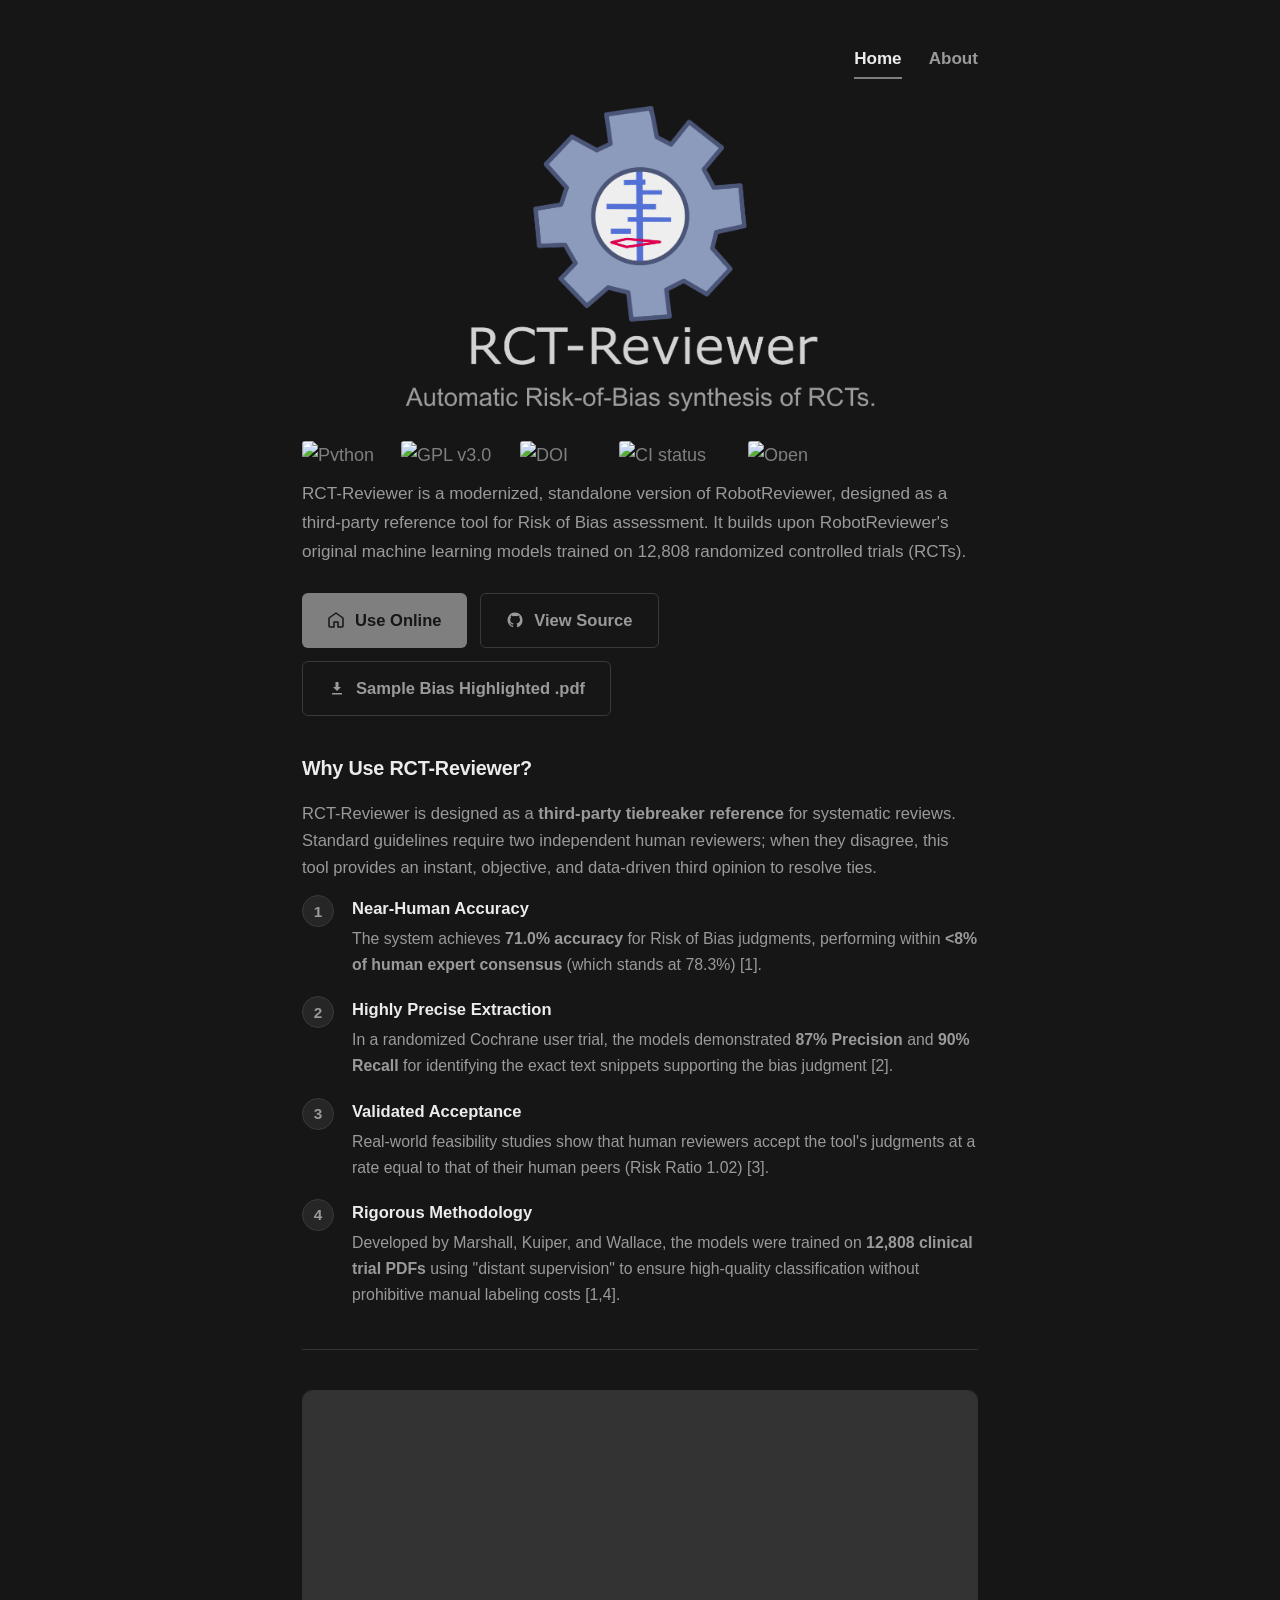
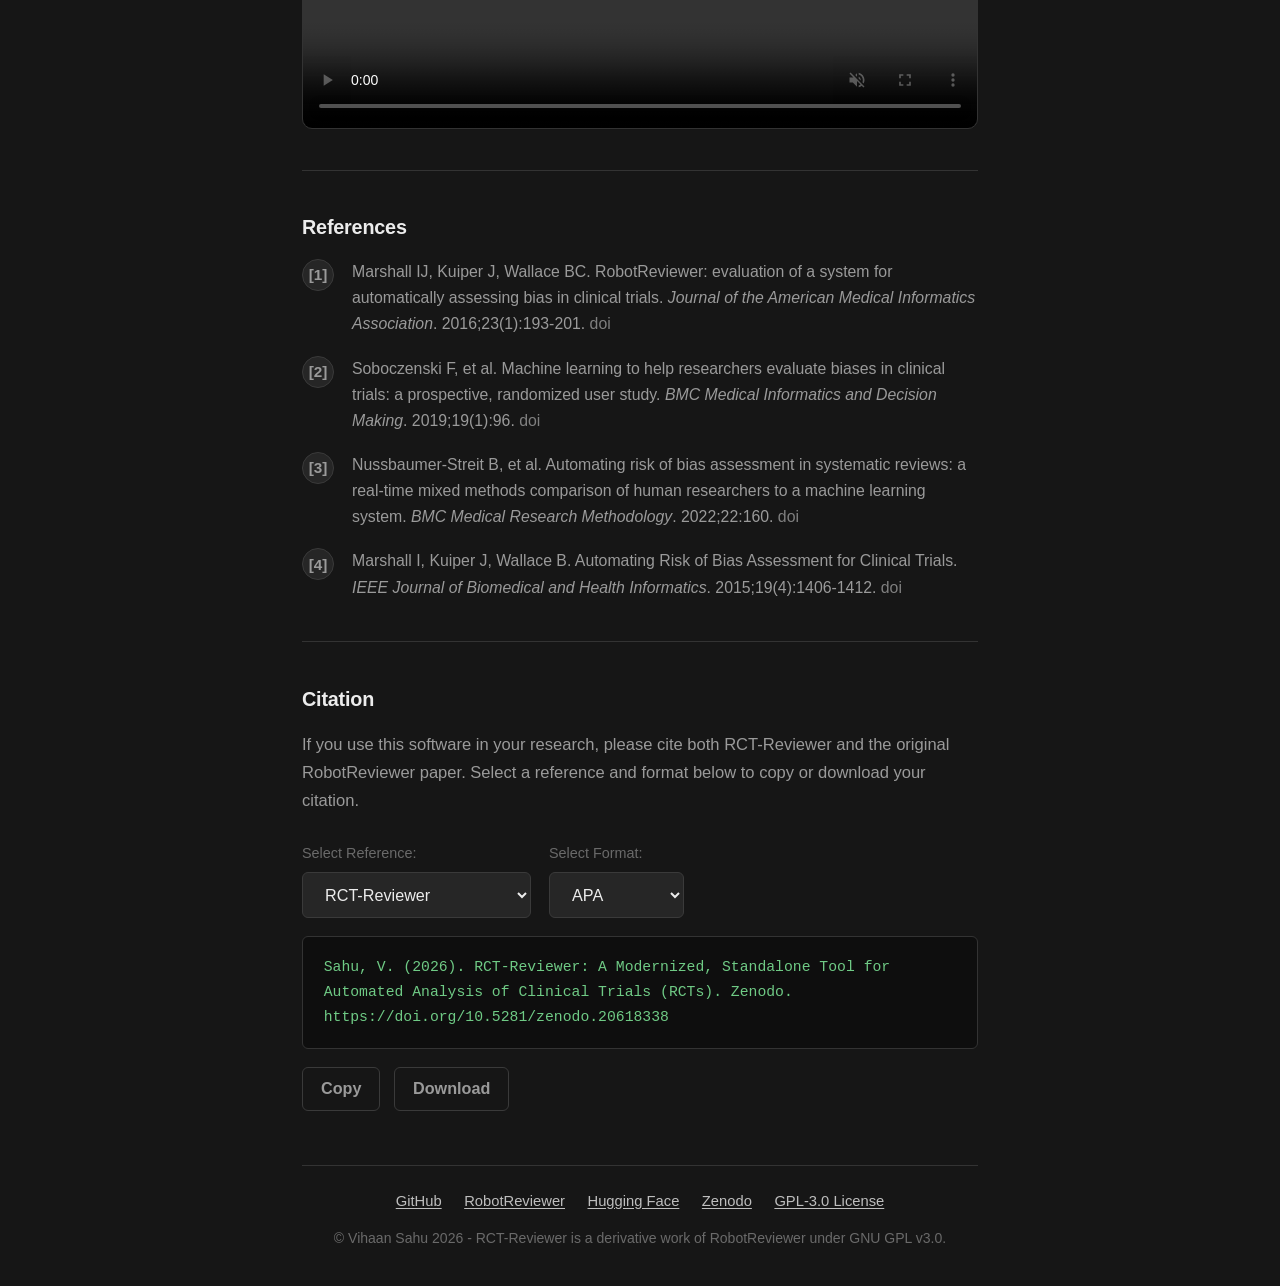
==== commit 48f8a08b: "full description" ====
--- a/index.html
+++ b/index.html
@@ -50,7 +50,7 @@
     <meta property="og:type" content="website">
     <meta property="og:site_name" content="RCT-Reviewer">
     <meta property="og:locale" content="en_US">
-    <meta property="og:title" content="RCT-Reviewer – Risk of Bias Assessment of RCTs">
+    <meta property="og:title" content="RCT-Reviewer: Automated Risk of Bias Assessment Tool for RCTs">
     <meta property="og:description"
         content="RCT-Reviewer is a modernized, standalone version of RobotReviewer, designed as a third-party reference tool for Risk of Bias assessment. It builds upon RobotReviewer's original machine learning models trained on 12,808 randomized controlled trials (RCTs).">
     <meta property="og:url" content="https://rct-reviewer.github.io/">
@@ -69,7 +69,7 @@
 
 
     <meta name="twitter:card" content="summary_large_image">
-    <meta name="twitter:title" content="RCT-Reviewer – Risk of Bias Assessment of RCTs">
+    <meta name="twitter:title" content="RCT-Reviewer: Automated Risk of Bias Assessment Tool for RCTs">
     <meta name="twitter:description"
         content="RCT-Reviewer is a modernized, standalone version of RobotReviewer, designed as a third-party reference tool for Risk of Bias assessment. It builds upon RobotReviewer's original machine learning models trained on 12,808 randomized controlled trials (RCTs)">
     <meta name="twitter:image" content="https://rct-reviewer.github.io/assets/banner1.png">
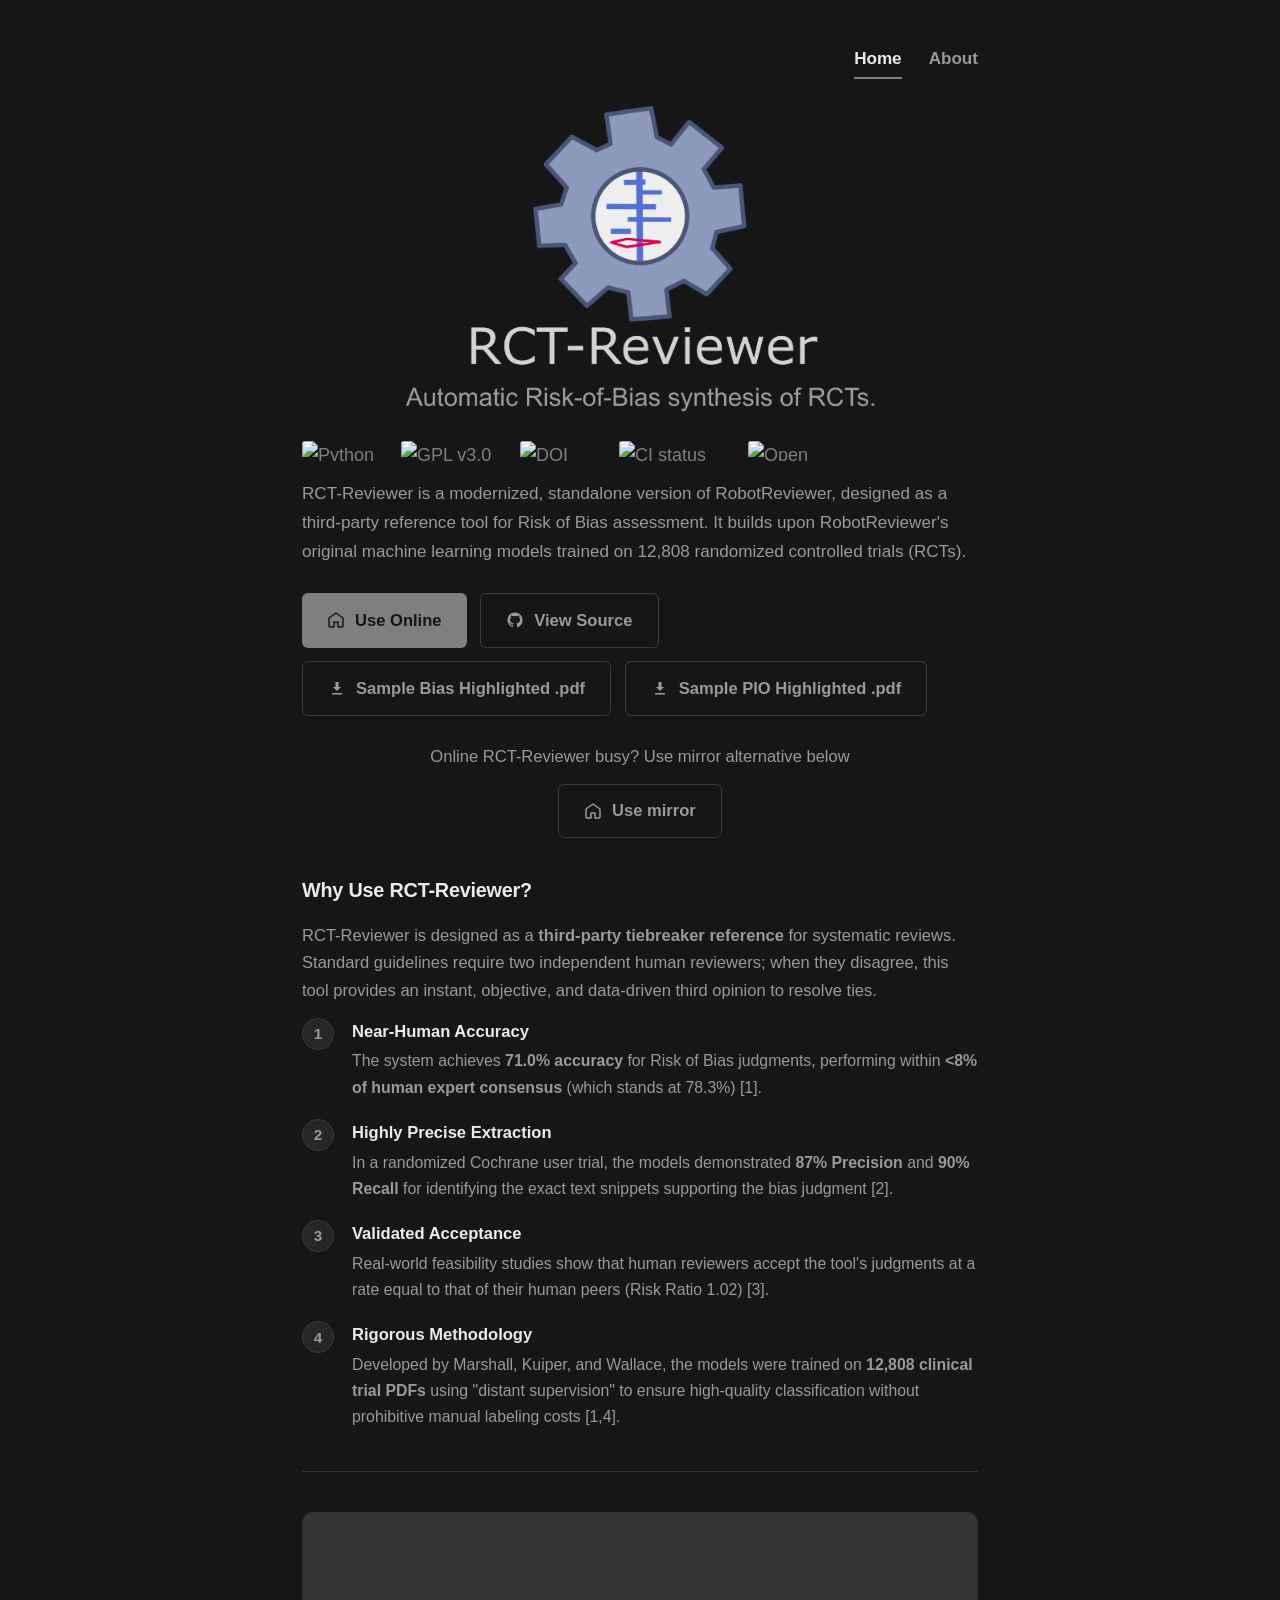
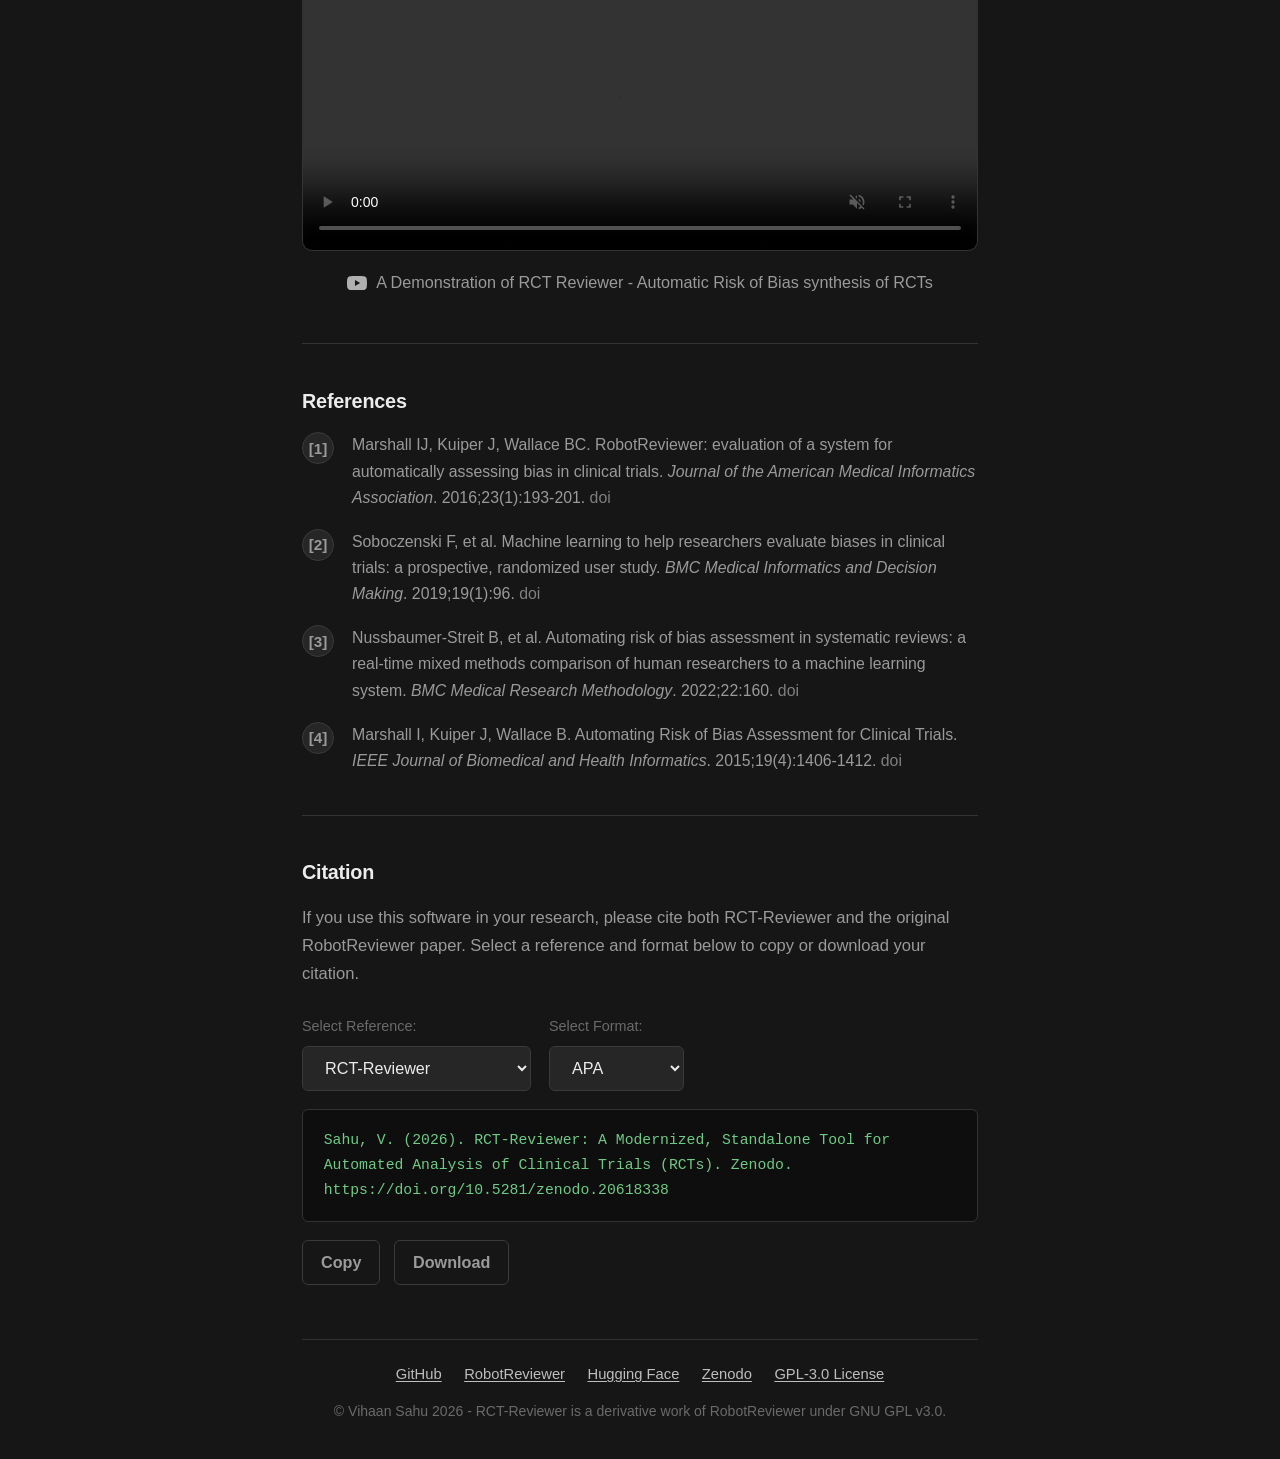
==== commit 6ba9e1da: "mentioned demo use case, with mirror alternative" ====
--- a/index.html
+++ b/index.html
@@ -573,6 +573,23 @@
                     </svg>
                     Sample Bias Highlighted .pdf
                 </a>
+                <a href="assets/PIO_sample.pdf" class="cta-btn cta-btn--secondary" download>
+                    <svg class="cta-btn__icon" width="18" height="18" viewBox="0 0 18 18" fill="none"
+                        aria-hidden="true">
+                        <path d="M9 12l-4-4h2.5V3h3v5H13l-4 4zm-5 2h10v1.5H4V14z" fill="currentColor" />
+                    </svg>
+                    Sample PIO Highlighted .pdf
+                </a>
+            </div>
+
+            <div class="mirror-section">
+                <p class="mirror-text">Online RCT-Reviewer busy? Use mirror alternative below</p>
+                <a href="https://rct-reviewer-online-mirror.streamlit.app" class="cta-btn cta-btn--secondary" rel="noopener" target="_blank">
+                    <svg class="cta-btn__icon" width="18" height="18" viewBox="0 0 18 18" fill="none" aria-hidden="true">
+                        <path d="M9 2L2 7v8a1 1 0 001 1h4v-5h4v5h4a1 1 0 001-1V7L9 2z" stroke="currentColor" stroke-width="1.5" stroke-linejoin="round" />
+                    </svg>
+                    Use mirror
+                </a>
             </div>
         </header>
 
@@ -626,11 +643,19 @@
 
             <hr class="divider" role="separator">
 
-            <section id="video" aria-label="Video demonstration">
+                        <section id="video" aria-label="Video demonstration">
                 <video controls muted loop playsinline id="content-video" class="content-video">
                     <source src="assets/video.mp4" type="video/mp4">
                     Your browser does not support the video tag.
                 </video>
+                <div class="youtube-link-container">
+                    <a href="https://www.youtube.com/watch?v=Hbdq6Ifaop8" target="_blank" rel="noopener" class="youtube-link">
+                        <svg width="20" height="20" viewBox="0 0 24 24" fill="#b0b0b0" aria-hidden="true">
+                            <path d="M23.498 6.186a3.016 3.016 0 0 0-2.122-2.136C19.505 3.545 12 3.545 12 3.545s-7.505 0-9.377.505A3.017 3.017 0 0 0 .502 6.186C0 8.07 0 12 0 12s0 3.93.502 5.814a3.016 3.016 0 0 0 2.122 2.136c1.871.505 9.376.505 9.376.505s7.505 0 9.377-.505a3.015 3.015 0 0 0 2.122-2.136C24 15.93 24 12 24 12s0-3.93-.502-5.814zM9.545 15.568V8.432L15.818 12l-6.273 3.568z"/>
+                        </svg>
+                        <span>A Demonstration of RCT Reviewer - Automatic Risk of Bias synthesis of RCTs</span>
+                    </a>
+                </div>
             </section>
 
             <hr class="divider" role="separator">
--- a/styles.css
+++ b/styles.css
@@ -679,4 +679,36 @@
     font-size: 0.92rem;
     line-height: 1.7;
     margin-bottom: 1.5rem;
+}
+
+.mirror-section {
+    text-align: center;
+    margin-top: 1.5rem;
+    margin-bottom: 1rem;
+}
+
+.mirror-text {
+    color: var(--text-muted);
+    font-size: 0.92rem;
+    margin-bottom: 0.75rem;
+}
+
+.youtube-link-container {
+    text-align: center;
+    margin-top: 1rem;
+}
+
+.youtube-link {
+    display: inline-flex;
+    align-items: center;
+    gap: 0.5rem;
+    text-decoration: none;
+    color: var(--text-muted);
+    font-size: 0.9rem;
+    font-weight: 500;
+    transition: color var(--duration) var(--ease);
+}
+
+.youtube-link:hover {
+    color: var(--text);
 }
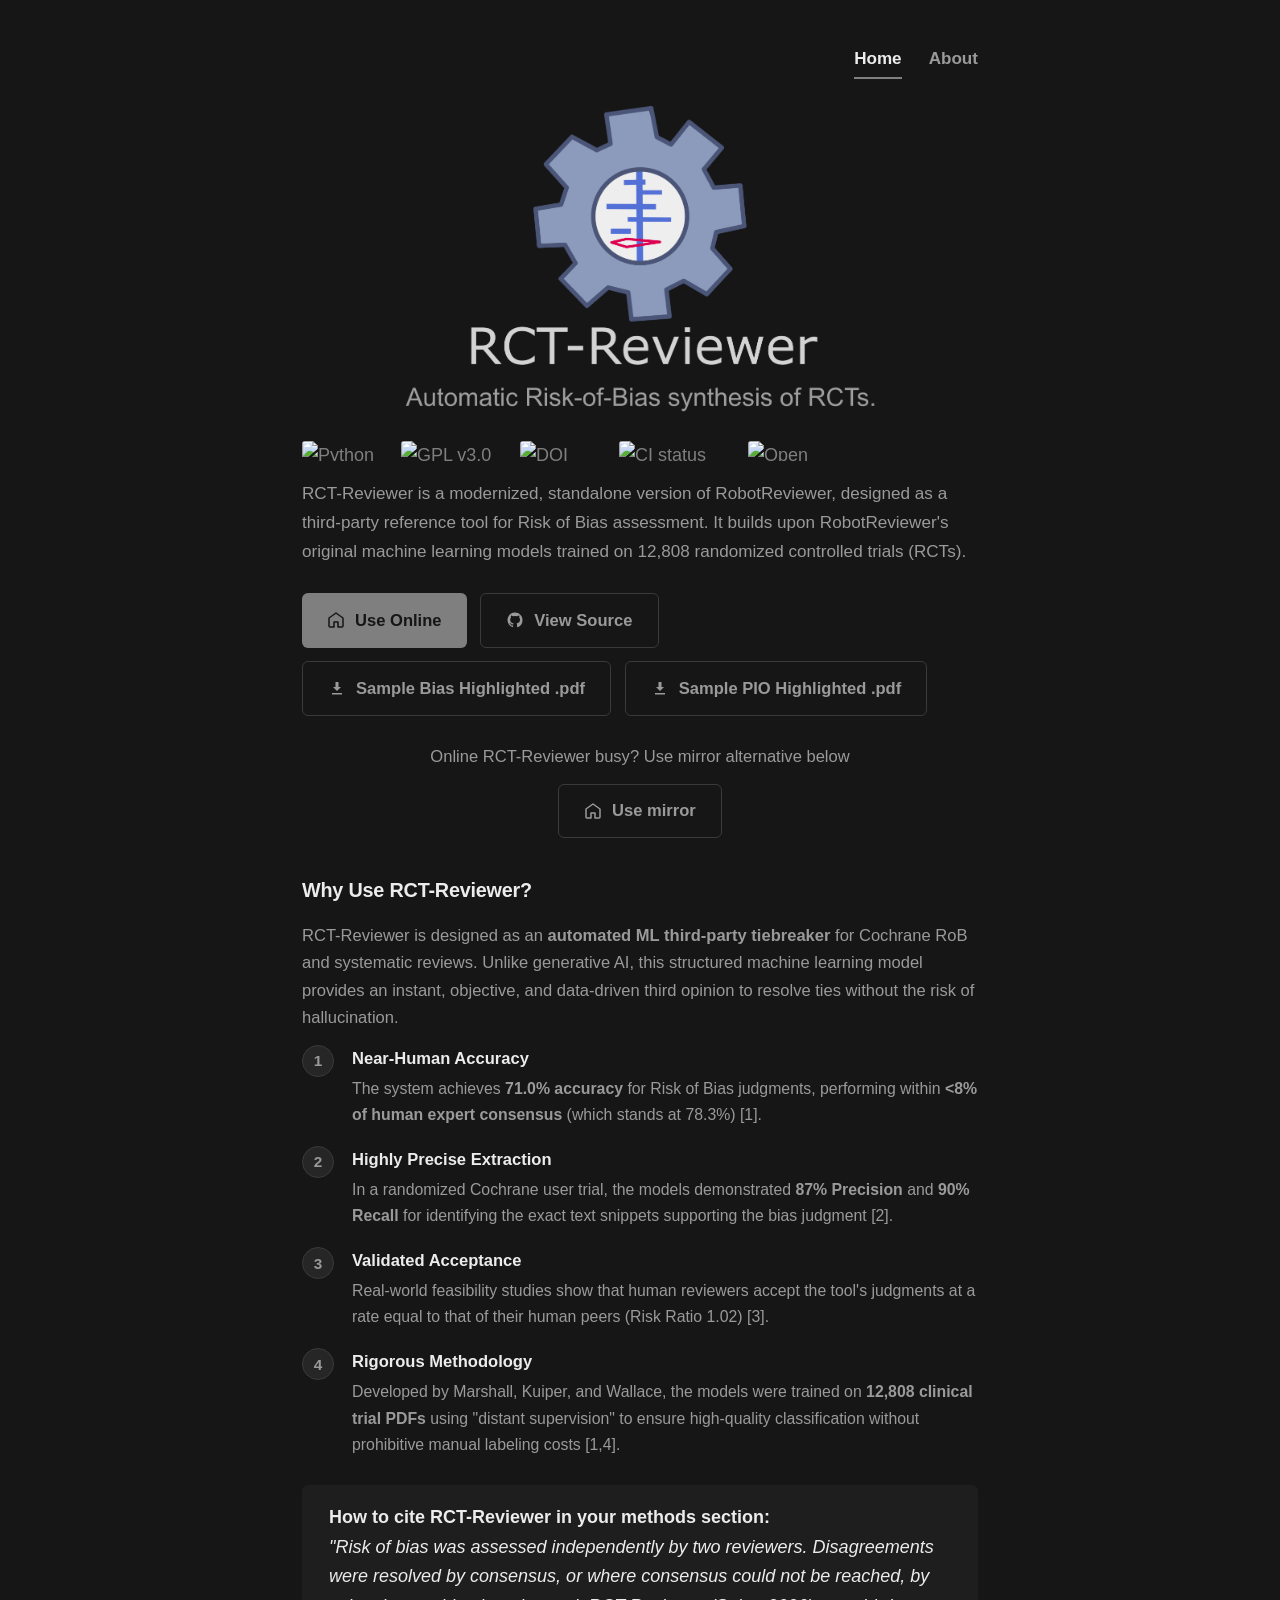
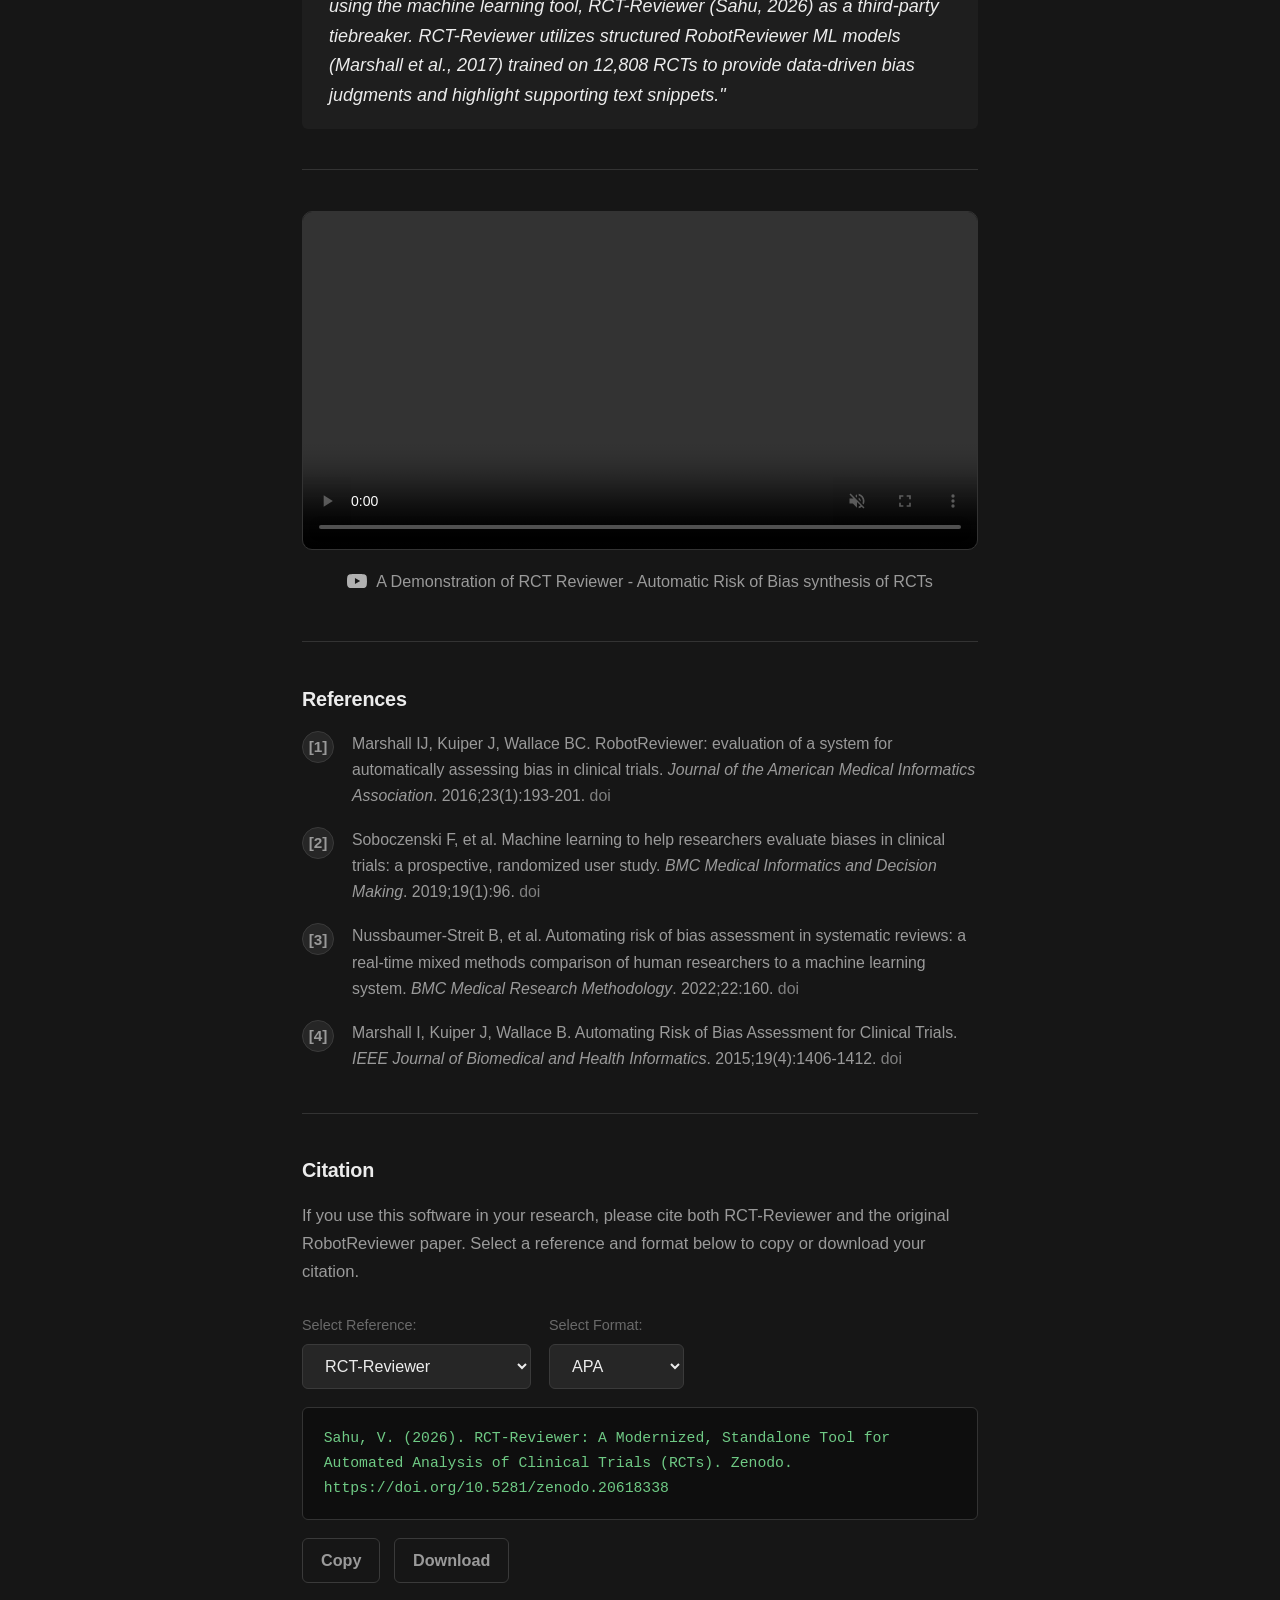
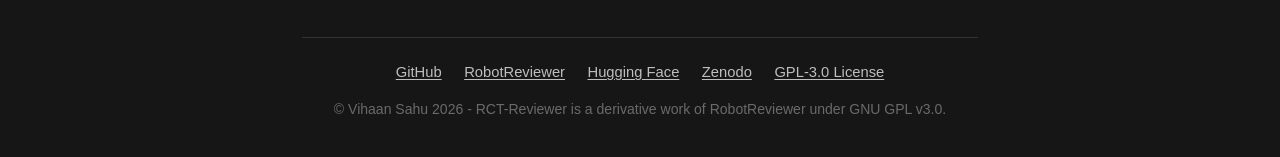
==== commit 728bc4b0: "adding better SEO" ====
--- a/index.html
+++ b/index.html
@@ -5,11 +5,11 @@
     <meta charset="UTF-8">
     <meta name="viewport" content="width=device-width, initial-scale=1.0">
 
-    <title>RCT-Reviewer: Automated Risk of Bias Assessment Tool for RCTs</title>
+    <title>RCT-Reviewer: Free Automated Risk of Bias Tool for Systematic Reviews</title>
 
 
     <meta name="description"
-        content="RCT-Reviewer is a modernized, standalone version of RobotReviewer, designed as a third-party reference tool for Risk of Bias assessment. It builds upon RobotReviewer's original machine learning models trained on 12,808 randomized controlled trials (RCTs).">
+        content="RCT-Reviewer is a free, open-source machine learning tool for automated Risk of Bias (RoB) assessment. Built for systematic reviews, it acts as an objective ML tiebreaker for Cochrane RoB assessments without the hallucinations of generative AI.">
     <meta name="keywords"
         content="RCT-Reviewer, risk of bias assessment, RoB assessment, RoB 2, robotreviewer, RobotReviewer, automated risk of bias, systematic review tool, Cochrane risk of bias, clinical trial bias assessment, randomized controlled trial analysis, meta-analysis tool, evidence synthesis, automated systematic review, bias detection clinical trials, machine learning risk of bias, biomedical NLP, clinical trial quality appraisal, RoB automated tool, Cochrane RoB tool, research methodology tool, automated evidence synthesis, PDF bias extractor, RoB 2 automated, clinical trial risk of bias AI, systematic review automation, medical informatics">
     <meta name="author" content="Vihaan Sahu">
@@ -51,15 +51,15 @@
     <meta property="og:site_name" content="RCT-Reviewer">
     <meta property="og:locale" content="en_US">
     <meta property="og:title" content="RCT-Reviewer: Automated Risk of Bias Assessment Tool for RCTs">
-    <meta property="og:description"
-        content="RCT-Reviewer is a modernized, standalone version of RobotReviewer, designed as a third-party reference tool for Risk of Bias assessment. It builds upon RobotReviewer's original machine learning models trained on 12,808 randomized controlled trials (RCTs).">
+<meta property="og:description" content="RCT-Reviewer is a free, open-source machine learning tool for automated Risk of Bias (RoB) assessment. Built for systematic reviews, it acts as an objective ML tiebreaker for Cochrane RoB assessments without the hallucinations of generative AI.">
     <meta property="og:url" content="https://rct-reviewer.github.io/">
     <meta property="og:image" content="https://rct-reviewer.github.io/assets/banner1.png">
     <meta property="og:image:secure_url" content="https://rct-reviewer.github.io/assets/banner1.png">
     <meta property="og:image:type" content="image/png">
     <meta property="og:image:width" content="1200">
     <meta property="og:image:height" content="630">
-    <meta property="og:image:alt" content="RCT-Reviewer / Automated Risk of Bias assessment tool for randomized controlled trials">
+    <meta property="og:image:alt"
+        content="RCT-Reviewer / Automated Risk of Bias assessment tool for randomized controlled trials">
     <meta property="og:video" content="https://rct-reviewer.github.io/assets/video.mp4">
     <meta property="og:video:type" content="video/mp4">
     <meta property="og:video:width" content="1280">
@@ -70,8 +70,7 @@
 
     <meta name="twitter:card" content="summary_large_image">
     <meta name="twitter:title" content="RCT-Reviewer: Automated Risk of Bias Assessment Tool for RCTs">
-    <meta name="twitter:description"
-        content="RCT-Reviewer is a modernized, standalone version of RobotReviewer, designed as a third-party reference tool for Risk of Bias assessment. It builds upon RobotReviewer's original machine learning models trained on 12,808 randomized controlled trials (RCTs)">
+<meta name="twitter:description" content="RCT-Reviewer is a free, open-source machine learning tool for automated Risk of Bias (RoB) assessment. Built for systematic reviews, it acts as an objective ML tiebreaker for Cochrane RoB assessments without the hallucinations of generative AI.">
     <meta name="twitter:image" content="https://rct-reviewer.github.io/assets/banner1.png">
     <meta name="twitter:image:alt" content="RCT-Reviewer — automated Risk of Bias assessment tool">
 
@@ -507,12 +506,12 @@
                 <a href="about.html" class="top-nav__link">About</a>
             </nav>
 
-            <figure class="banner-figure banner-figure--hero">
-                <img src="assets/banner_transparent.png"
-                    alt="RCT-Reviewer — Automated Risk of Bias Assessment Tool for RCTs" title="RCT-Reviewer"
-                    width="730" height="340" class="banner-image" fetchpriority="high">
-
-            </figure>
+<figure class="banner-figure banner-figure--hero">
+    <img src="assets/banner_transparent.png"
+        alt="RCT-Reviewer Machine Learning Tool Logo" title="RCT-Reviewer"
+        width="730" height="340" class="banner-image" fetchpriority="high">
+</figure>
+<h1 class="visually-hidden">RCT-Reviewer: Free Machine Learning Risk of Bias Assessment Tool</h1>
 
             <div class="badge-row">
                 <a href="https://www.python.org/" rel="noopener" target="_blank" aria-label="Python 3.12">
@@ -584,9 +583,12 @@
 
             <div class="mirror-section">
                 <p class="mirror-text">Online RCT-Reviewer busy? Use mirror alternative below</p>
-                <a href="https://rct-reviewer-online-mirror.streamlit.app" class="cta-btn cta-btn--secondary" rel="noopener" target="_blank">
-                    <svg class="cta-btn__icon" width="18" height="18" viewBox="0 0 18 18" fill="none" aria-hidden="true">
-                        <path d="M9 2L2 7v8a1 1 0 001 1h4v-5h4v5h4a1 1 0 001-1V7L9 2z" stroke="currentColor" stroke-width="1.5" stroke-linejoin="round" />
+                <a href="https://rct-reviewer-online-mirror.streamlit.app" class="cta-btn cta-btn--secondary"
+                    rel="noopener" target="_blank">
+                    <svg class="cta-btn__icon" width="18" height="18" viewBox="0 0 18 18" fill="none"
+                        aria-hidden="true">
+                        <path d="M9 2L2 7v8a1 1 0 001 1h4v-5h4v5h4a1 1 0 001-1V7L9 2z" stroke="currentColor"
+                            stroke-width="1.5" stroke-linejoin="round" />
                     </svg>
                     Use mirror
                 </a>
@@ -597,9 +599,8 @@
 
             <section id="why-use" aria-labelledby="why-heading">
                 <h2 id="why-heading" class="section-heading">Why Use RCT-Reviewer?</h2>
-                <p class="qs-intro">RCT-Reviewer is designed as a <strong>third-party tiebreaker reference</strong> for
-                    systematic reviews. Standard guidelines require two independent human reviewers; when they disagree,
-                    this tool provides an instant, objective, and data-driven third opinion to resolve ties.</p>
+<p class="qs-intro">RCT-Reviewer is designed as an <strong>automated ML third-party tiebreaker</strong> for
+    Cochrane RoB and systematic reviews. Unlike generative AI, this structured machine learning model provides an instant, objective, and data-driven third opinion to resolve ties without the risk of hallucination.</p>
                 <ol class="steps-list">
                     <li class="step-item">
                         <span class="step-item__number" aria-hidden="true">1</span>
@@ -629,29 +630,37 @@
                             </p>
                         </div>
                     </li>
-                    <li class="step-item">
-                        <span class="step-item__number" aria-hidden="true">4</span>
-                        <div class="step-item__content">
-                            <h3 class="step-item__title">Rigorous Methodology</h3>
-                            <p class="step-item__text">Developed by Marshall, Kuiper, and Wallace, the models were
-                                trained on <strong>12,808 clinical trial PDFs</strong> using "distant supervision" to
-                                ensure high-quality classification without prohibitive manual labeling costs [1,4].</p>
-                        </div>
-                    </li>
-                </ol>
+                  <li class="step-item">
+                      <span class="step-item__number" aria-hidden="true">4</span>
+                      <div class="step-item__content">
+                          <h3 class="step-item__title">Rigorous Methodology</h3>
+                          <p class="step-item__text">Developed by Marshall, Kuiper, and Wallace, the models were
+                              trained on <strong>12,808 clinical trial PDFs</strong> using "distant supervision" to
+                              ensure high-quality classification without prohibitive manual labeling costs [1,4].</p>
+                      </div>
+                  </li>
+              </ol>
+
+              <blockquote style="padding: 1rem 1.5rem; margin-top: 1.5rem; background: rgba(127, 127, 127, 0.08); border-radius: var(--radius);">
+                  <strong>How to cite RCT-Reviewer in your methods section:</strong><br>
+                  <em>"Risk of bias was assessed independently by two reviewers. Disagreements were resolved by consensus, or where consensus could not be reached, by using the machine learning tool, RCT-Reviewer (Sahu, 2026) as a third-party tiebreaker. RCT-Reviewer utilizes structured RobotReviewer ML models (Marshall et al., 2017) trained on 12,808 RCTs to provide data-driven bias judgments and highlight supporting text snippets."</em>
+              </blockquote>
+          </section>
             </section>
 
             <hr class="divider" role="separator">
 
-                        <section id="video" aria-label="Video demonstration">
+            <section id="video" aria-label="Video demonstration">
                 <video controls muted loop playsinline id="content-video" class="content-video">
                     <source src="assets/video.mp4" type="video/mp4">
                     Your browser does not support the video tag.
                 </video>
                 <div class="youtube-link-container">
-                    <a href="https://www.youtube.com/watch?v=Hbdq6Ifaop8" target="_blank" rel="noopener" class="youtube-link">
+                    <a href="https://www.youtube.com/watch?v=Hbdq6Ifaop8" target="_blank" rel="noopener"
+                        class="youtube-link">
                         <svg width="20" height="20" viewBox="0 0 24 24" fill="#b0b0b0" aria-hidden="true">
-                            <path d="M23.498 6.186a3.016 3.016 0 0 0-2.122-2.136C19.505 3.545 12 3.545 12 3.545s-7.505 0-9.377.505A3.017 3.017 0 0 0 .502 6.186C0 8.07 0 12 0 12s0 3.93.502 5.814a3.016 3.016 0 0 0 2.122 2.136c1.871.505 9.376.505 9.376.505s7.505 0 9.377-.505a3.015 3.015 0 0 0 2.122-2.136C24 15.93 24 12 24 12s0-3.93-.502-5.814zM9.545 15.568V8.432L15.818 12l-6.273 3.568z"/>
+                            <path
+                                d="M23.498 6.186a3.016 3.016 0 0 0-2.122-2.136C19.505 3.545 12 3.545 12 3.545s-7.505 0-9.377.505A3.017 3.017 0 0 0 .502 6.186C0 8.07 0 12 0 12s0 3.93.502 5.814a3.016 3.016 0 0 0 2.122 2.136c1.871.505 9.376.505 9.376.505s7.505 0 9.377-.505a3.015 3.015 0 0 0 2.122-2.136C24 15.93 24 12 24 12s0-3.93-.502-5.814zM9.545 15.568V8.432L15.818 12l-6.273 3.568z" />
                         </svg>
                         <span>A Demonstration of RCT Reviewer - Automatic Risk of Bias synthesis of RCTs</span>
                     </a>
@@ -764,105 +773,7 @@
 
     </div>
 
-    <script>
-        (function () {
-            var v = document.getElementById('content-video');
-            if (v) {
-                v.playbackRate = 1.5;
-
-
-                var observer = new IntersectionObserver(function (entries) {
-                    entries.forEach(function (entry) {
-                        if (entry.isIntersecting) {
-                            v.play();
-                        } else {
-                            v.pause();
-                        }
-                    });
-                }, { threshold: 0.5 });
-
-                observer.observe(v);
-            }
-
-            var citations = {
-                rct: {
-                    apa: "Sahu, V. (2026). RCT-Reviewer: A Modernized, Standalone Tool for Automated Analysis of Clinical Trials (RCTs). Zenodo. https://doi.org/10.5281/zenodo.20618338",
-                    vancouver: "Sahu V. RCT-Reviewer: A Modernized, Standalone Tool for Automated Analysis of Clinical Trials (RCTs). Zenodo; 2026. Available from: https://doi.org/10.5281/zenodo.20618338",
-                    mla: "Sahu, V. \"RCT-Reviewer: A Modernized, Standalone Tool for Automated Analysis of Clinical Trials (RCTs).\" Zenodo, 2026, doi:10.5281/zenodo.20618338.",
-                    chicago: "Sahu, V. 2026. \"RCT-Reviewer: A Modernized, Standalone Tool for Automated Analysis of Clinical Trials (RCTs).\" Zenodo. https://doi.org/10.5281/zenodo.20618338.",
-                    harvard: "Sahu, V. (2026) 'RCT-Reviewer: A Modernized, Standalone Tool for Automated Analysis of Clinical Trials (RCTs)', Zenodo. Available at: https://doi.org/10.5281/zenodo.20618338.",
-                    bibtex: "@software{RCT-Reviewer,\n  author    = {Sahu, V.},\n  title     = {RCT-Reviewer: A Modernized, Standalone Tool for\n               Automated Analysis of Clinical Trials (RCTs)},\n  year      = {2026},\n  publisher = {Zenodo},\n  doi       = {10.5281/zenodo.20618338},\n  url       = {https://doi.org/10.5281/zenodo.20618338}\n}",
-                    ris: "TY  - COMP\nAU  - Sahu, V.\nPY  - 2026\nTI  - RCT-Reviewer: A Modernized, Standalone Tool for Automated Analysis of Clinical Trials (RCTs)\nPB  - Zenodo\nDO  - 10.5281/zenodo.20618338\nUR  - https://doi.org/10.5281/zenodo.20618338\nER  - "
-                },
-                robot: {
-                    apa: "Marshall, I. J., Kuiper, J., Banner, E., & Wallace, B. C. (2017). Automating Biomedical Evidence Synthesis: RobotReviewer. Proceedings of the Conference of the Association for Computational Linguistics (ACL), 7–12.",
-                    vancouver: "Marshall IJ, Kuiper J, Banner E, Wallace BC. Automating Biomedical Evidence Synthesis: RobotReviewer. Proceedings of the Conference of the Association for Computational Linguistics (ACL). 2017:7-12.",
-                    mla: "Marshall, Iain J., et al. \"Automating Biomedical Evidence Synthesis: RobotReviewer.\" Proceedings of the Conference of the Association for Computational Linguistics (ACL), 2017, pp. 7-12.",
-                    chicago: "Marshall, Iain J., Joël Kuiper, Edward Banner, and Byron C. Wallace. 2017. \"Automating Biomedical Evidence Synthesis: RobotReviewer.\" Proceedings of the Conference of the Association for Computational Linguistics (ACL). 7–12.",
-                    harvard: "Marshall, I. J. et al. (2017) 'Automating Biomedical Evidence Synthesis: RobotReviewer', Proceedings of the Conference of the Association for Computational Linguistics (ACL), pp. 7–12.",
-                    bibtex: "@article{RobotReviewer2017,\n  title    = \"Automating Biomedical Evidence Synthesis: {RobotReviewer}\",\n  author   = \"Marshall, Iain J and Kuiper, Jo{\\\"e}l and Banner, Edward and Wallace, Byron C\",\n  journal  = \"Proceedings of the Conference of the Association for Computational Linguistics (ACL)\",\n  volume   = 2017,\n  pages    = \"7--12\",\n  month    = jul,\n  year     = 2017,\n}",
-                    ris: "TY  - CONF\nAU  - Marshall, Iain J.\nAU  - Kuiper, Joël\nAU  - Banner, Edward\nAU  - Wallace, Byron C.\nPY  - 2017\nTI  - Automating Biomedical Evidence Synthesis: RobotReviewer\nT2  - Proceedings of the Conference of the Association for Computational Linguistics (ACL)\nSP  - 7\nEP  - 12\nER  - "
-                }
-            };
-
-            var refSelect = document.getElementById('cite-ref');
-            var styleSelect = document.getElementById('cite-style');
-            var output = document.getElementById('cite-output');
-            var copyBtn = document.getElementById('copy-cite');
-            var dlBtn = document.getElementById('download-cite');
-
-            function updateCitation() {
-                var ref = refSelect.value;
-                var style = styleSelect.value;
-                if (citations[ref] && citations[ref][style]) {
-                    output.textContent = citations[ref][style];
-                }
-            }
-
-            if (refSelect && styleSelect) {
-                refSelect.addEventListener('change', updateCitation);
-                styleSelect.addEventListener('change', updateCitation);
-                updateCitation();
-            }
-
-            if (copyBtn) {
-                copyBtn.addEventListener('click', function () {
-                    var text = output.textContent;
-                    navigator.clipboard.writeText(text).then(function () {
-                        var originalText = copyBtn.textContent;
-                        copyBtn.textContent = 'Copied!';
-                        setTimeout(function () {
-                            copyBtn.textContent = originalText;
-                        }, 2000);
-                    }).catch(function (err) {
-                        console.error('Could not copy text: ', err);
-                    });
-                });
-            }
-
-            if (dlBtn) {
-                dlBtn.addEventListener('click', function () {
-                    var text = output.textContent;
-                    var style = styleSelect.value;
-                    var ref = refSelect.value;
-                    var filename = ref === 'rct' ? 'RCT-Reviewer' : 'RobotReviewer';
-                    var ext = 'txt';
-
-                    if (style === 'bibtex') ext = 'bib';
-                    if (style === 'ris') ext = 'ris';
-
-                    var element = document.createElement('a');
-                    element.setAttribute('href', 'data:text/plain;charset=utf-8,' + encodeURIComponent(text));
-                    element.setAttribute('download', filename + '.' + ext);
-                    element.style.display = 'none';
-                    document.body.appendChild(element);
-                    element.click();
-                    document.body.removeChild(element);
-                });
-            }
-        })();
-    </script>
-
+   <script src="script.js" defer></script>
 </body>
 
 </html>
--- a/styles.css
+++ b/styles.css
@@ -29,6 +29,18 @@
     box-sizing: border-box;
 }
 
+.visually-hidden {
+    position: absolute;
+    width: 1px;
+    height: 1px;
+    padding: 0;
+    margin: -1px;
+    overflow: hidden;
+    clip: rect(0, 0, 0, 0);
+    white-space: nowrap;
+    border: 0;
+}
+
 html {
     font-size: 18px;
     -webkit-font-smoothing: antialiased;
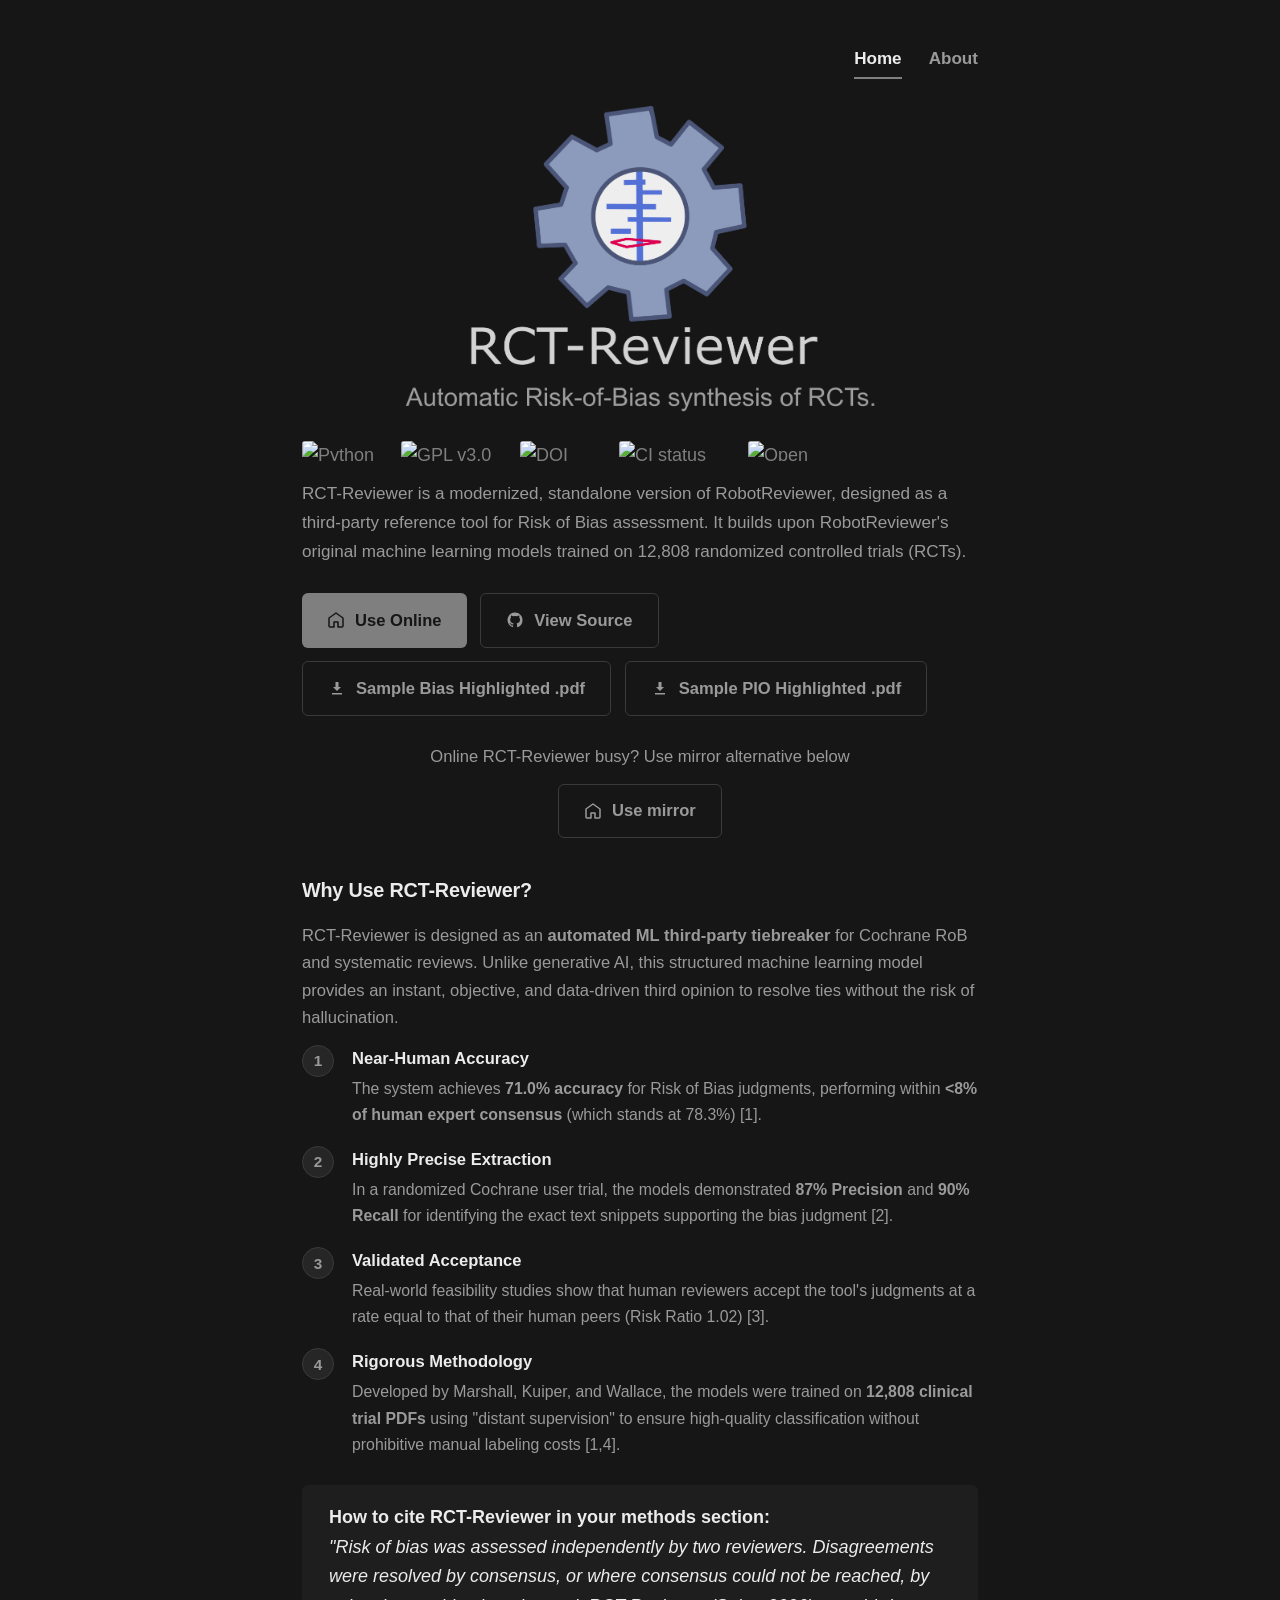
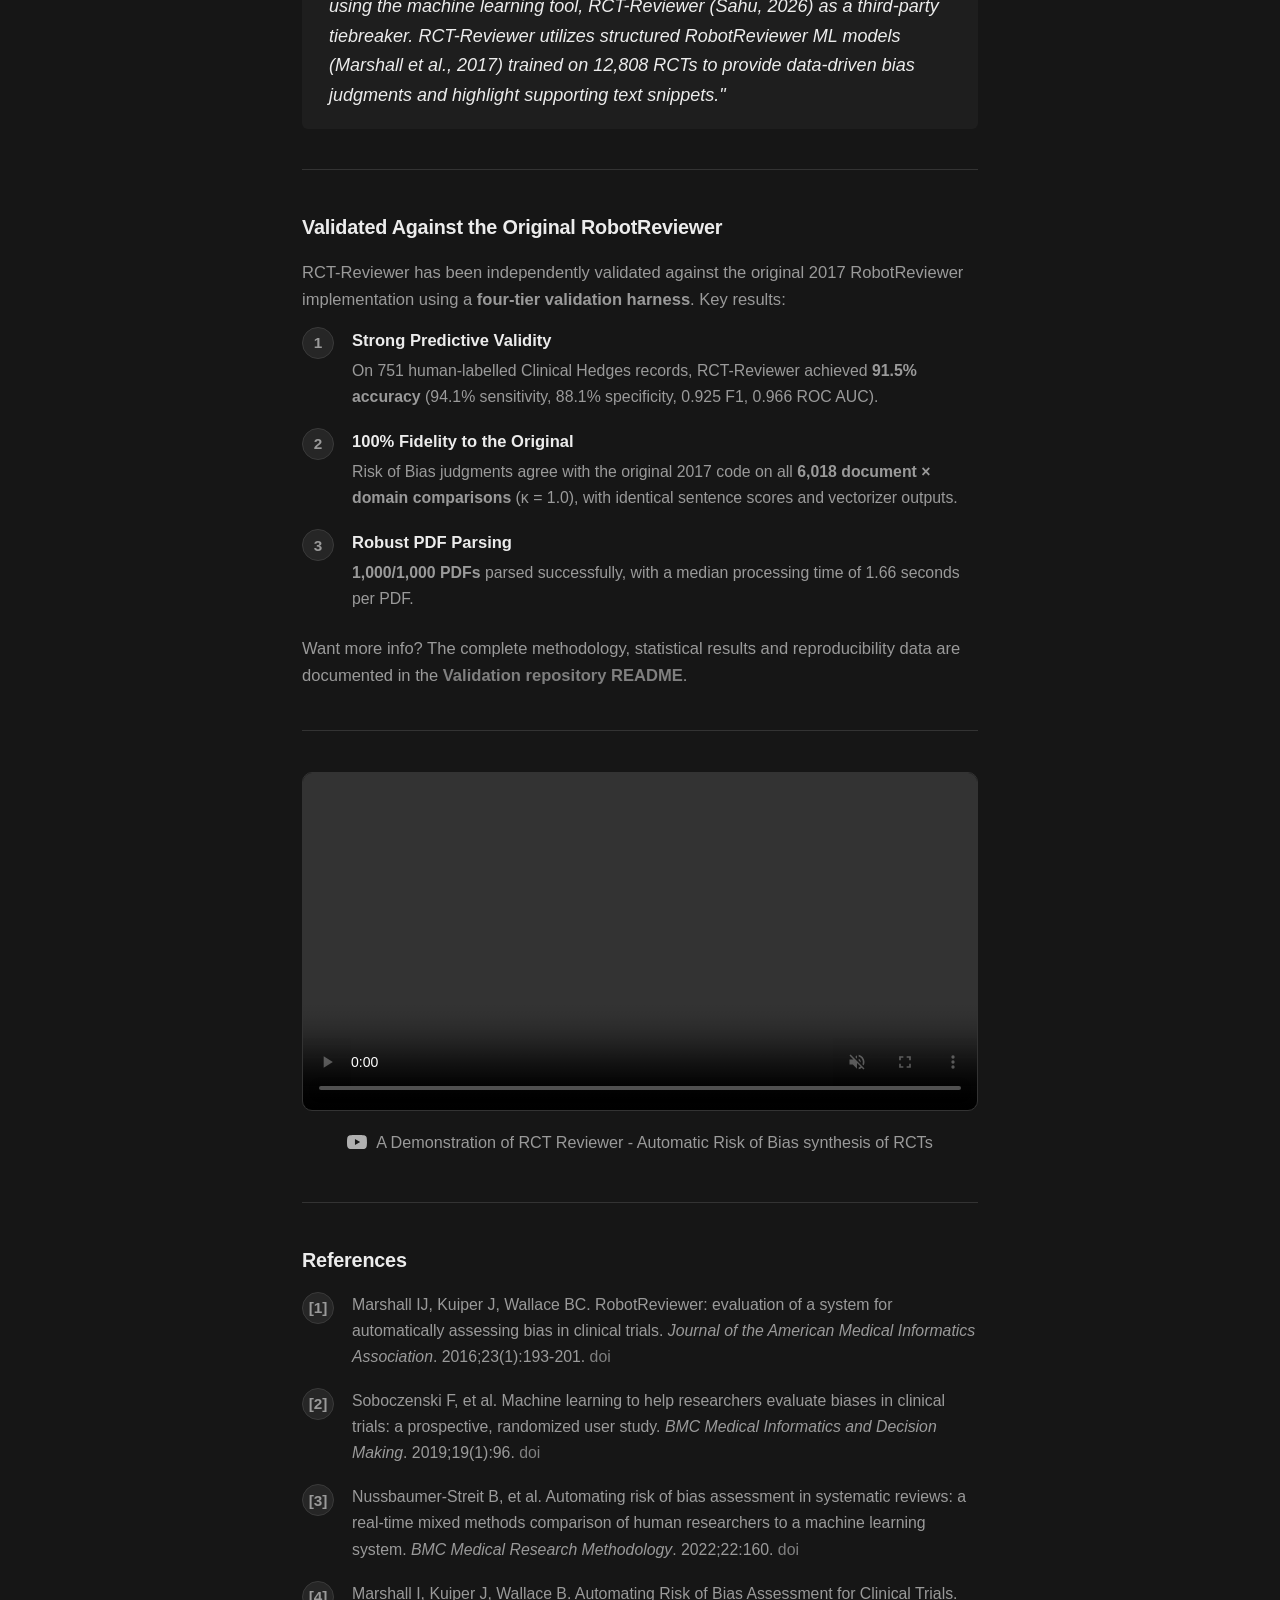
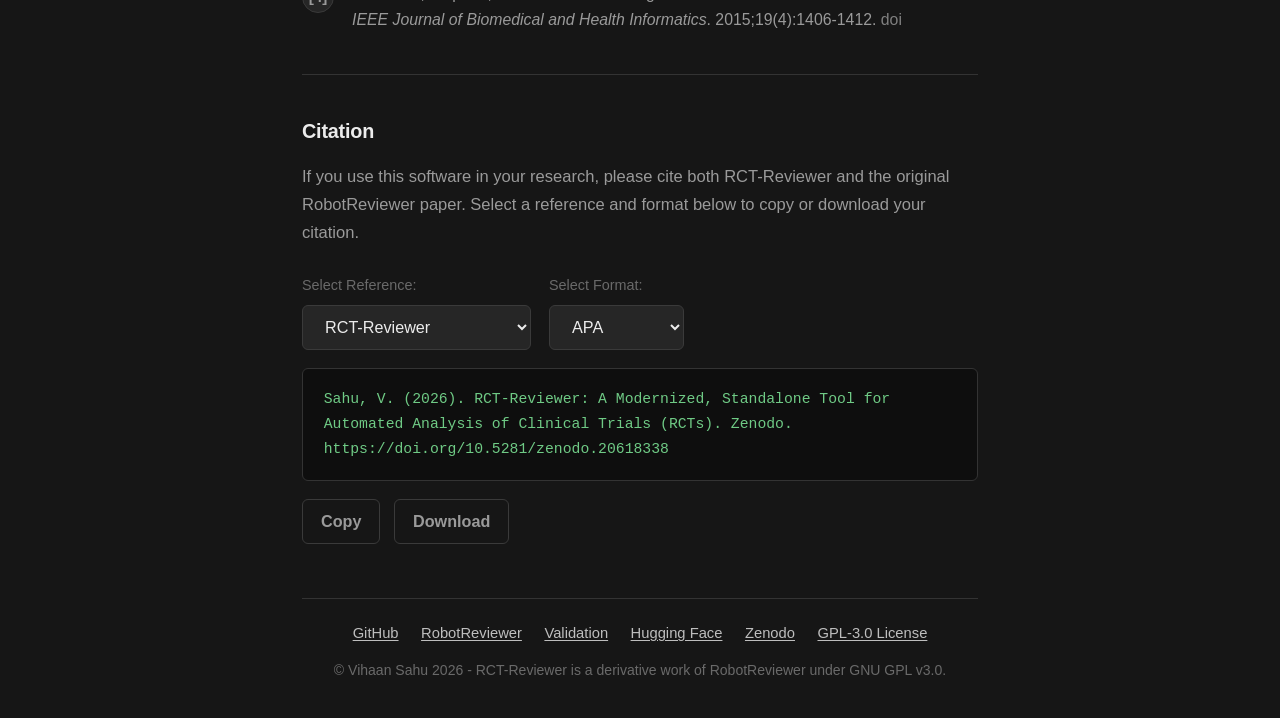
==== commit f40fd322: "adding validation stats" ====
--- a/index.html
+++ b/index.html
@@ -646,6 +646,45 @@
                   <em>"Risk of bias was assessed independently by two reviewers. Disagreements were resolved by consensus, or where consensus could not be reached, by using the machine learning tool, RCT-Reviewer (Sahu, 2026) as a third-party tiebreaker. RCT-Reviewer utilizes structured RobotReviewer ML models (Marshall et al., 2017) trained on 12,808 RCTs to provide data-driven bias judgments and highlight supporting text snippets."</em>
               </blockquote>
           </section>
+
+            <hr class="divider" role="separator">
+
+            <section id="validation" aria-labelledby="validation-heading">
+                <h2 id="validation-heading" class="section-heading">Validated Against the Original RobotReviewer</h2>
+                <p class="qs-intro">RCT-Reviewer has been independently validated against the original 2017
+                    RobotReviewer implementation using a <strong>four-tier validation harness</strong>. Key results:</p>
+                <ol class="steps-list">
+                    <li class="step-item">
+                        <span class="step-item__number" aria-hidden="true">1</span>
+                        <div class="step-item__content">
+                            <h3 class="step-item__title">Strong Predictive Validity</h3>
+                            <p class="step-item__text">On 751 human-labelled Clinical Hedges records, RCT-Reviewer
+                                achieved <strong>91.5% accuracy</strong> (94.1% sensitivity, 88.1% specificity, 0.925
+                                F1, 0.966 ROC AUC).</p>
+                        </div>
+                    </li>
+                    <li class="step-item">
+                        <span class="step-item__number" aria-hidden="true">2</span>
+                        <div class="step-item__content">
+                            <h3 class="step-item__title">100% Fidelity to the Original</h3>
+                            <p class="step-item__text">Risk of Bias judgments agree with the original 2017 code on all
+                                <strong>6,018 document &times; domain comparisons</strong> (&kappa; = 1.0), with
+                                identical sentence scores and vectorizer outputs.</p>
+                        </div>
+                    </li>
+                    <li class="step-item">
+                        <span class="step-item__number" aria-hidden="true">3</span>
+                        <div class="step-item__content">
+                            <h3 class="step-item__title">Robust PDF Parsing</h3>
+                            <p class="step-item__text"><strong>1,000/1,000 PDFs</strong> parsed successfully, with a
+                                median processing time of 1.66 seconds per PDF.</p>
+                        </div>
+                    </li>
+                </ol>
+                <p class="qs-intro" style="margin-top: 1.25rem;">Want more info? The complete methodology, statistical
+                    results and reproducibility data are documented in the <a
+                        href="https://github.com/RCT-Reviewer/Validation#readme" target="_blank" rel="noopener"><strong>Validation
+                        repository README</strong></a>.</p>
             </section>
 
             <hr class="divider" role="separator">
@@ -763,6 +802,7 @@
             <nav class="footer-links" aria-label="Footer navigation">
                 <a href="https://github.com/aurumz-rgb/RCT-Reviewer" target="_blank" rel="noopener">GitHub</a>
                 <a href="https://github.com/ijmarshall/robotreviewer" target="_blank" rel="noopener">RobotReviewer</a>
+                <a href="https://github.com/RCT-Reviewer/Validation" target="_blank" rel="noopener">Validation</a>
                 <a href="https://huggingface.co/Aurumz/RCT-Reviewer" target="_blank" rel="noopener">Hugging Face</a>
                 <a href="https://doi.org/10.5281/zenodo.20618338" target="_blank" rel="noopener">Zenodo</a>
                 <a href="https://www.gnu.org/licenses/gpl-3.0.en.html" target="_blank" rel="noopener">GPL-3.0
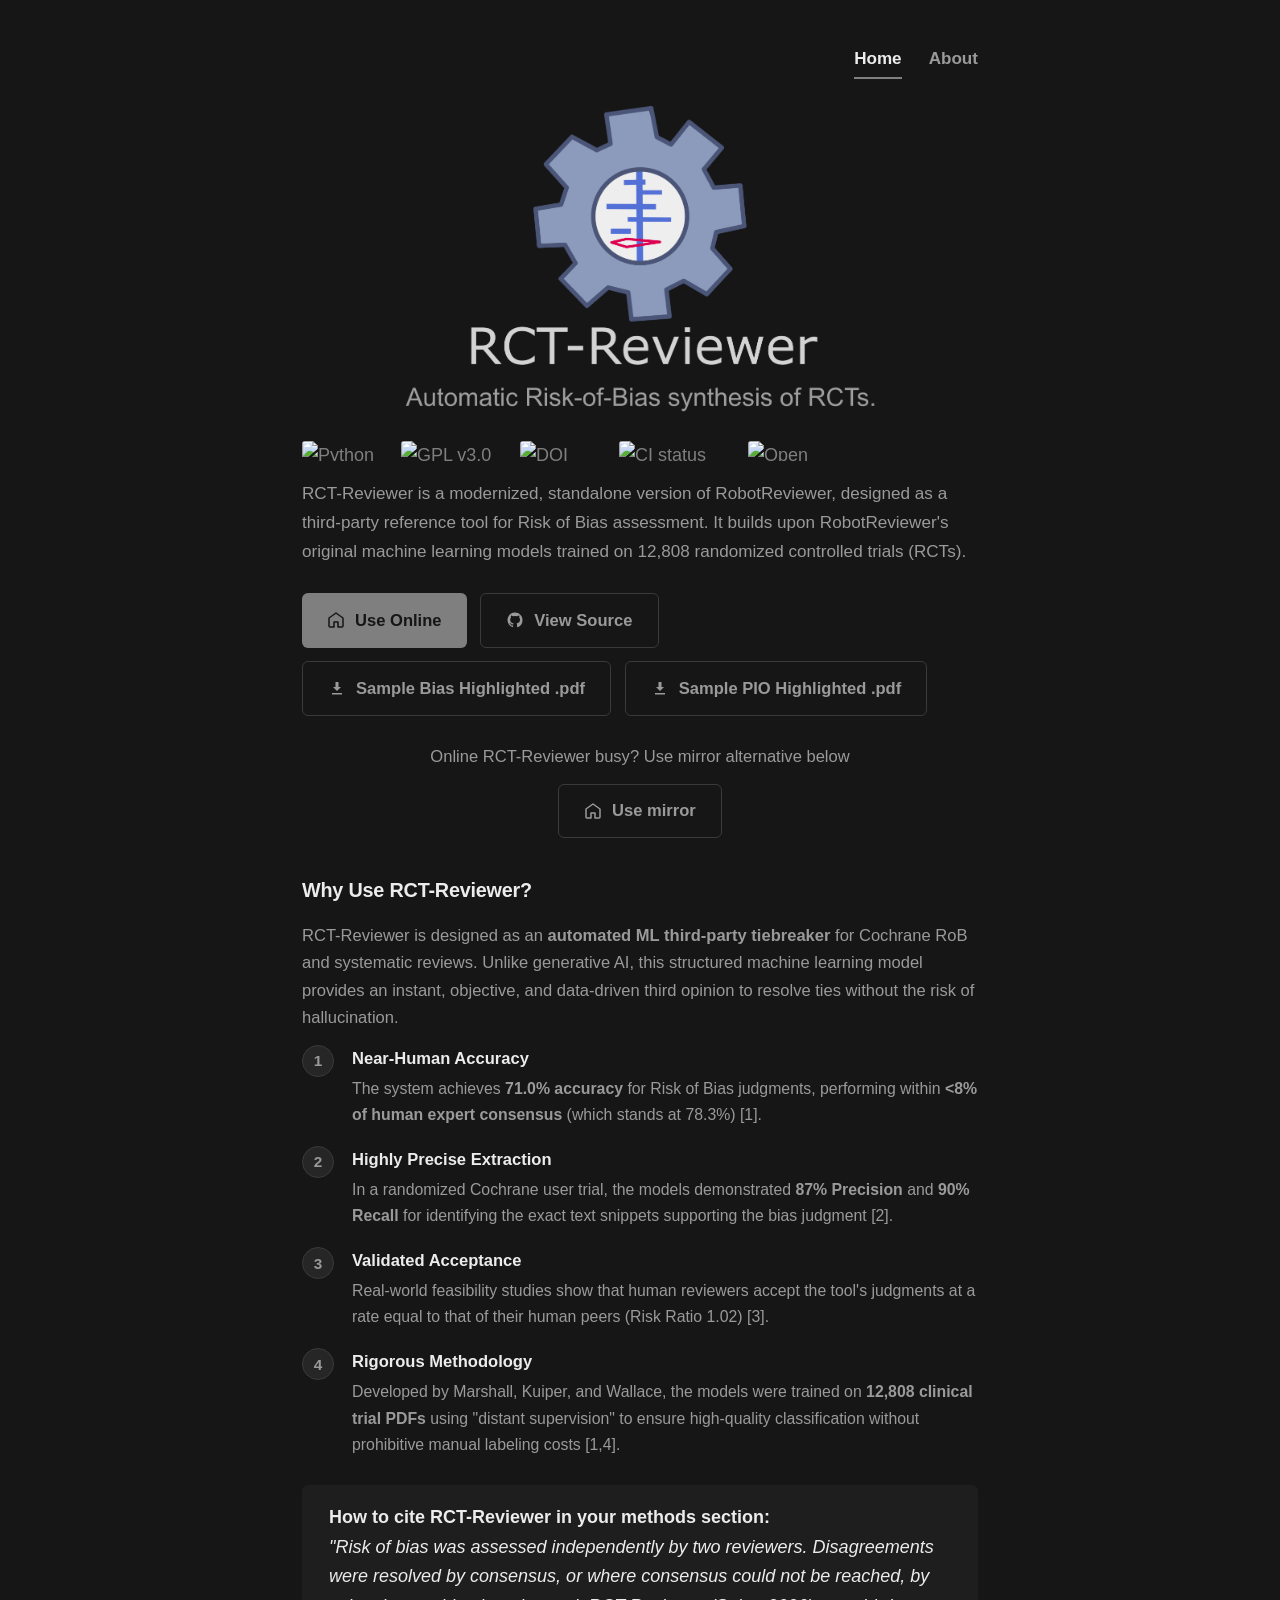
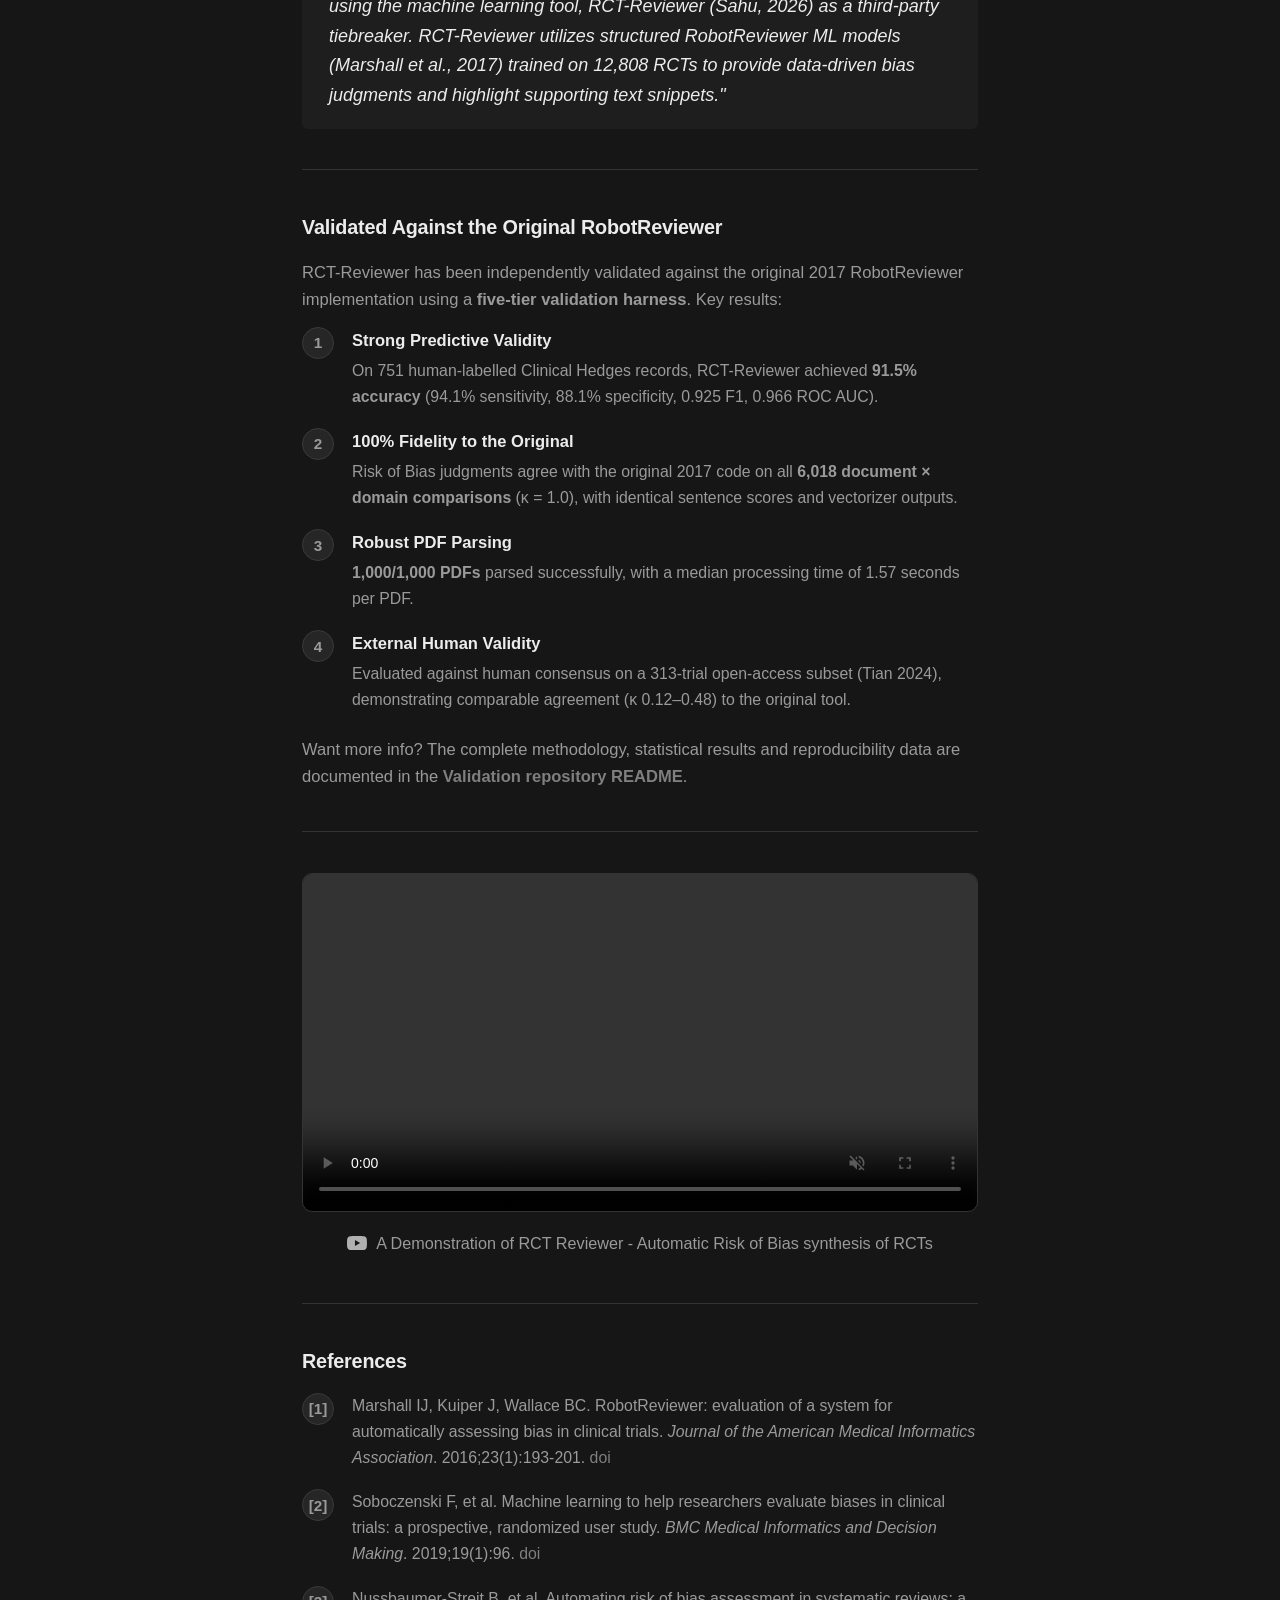
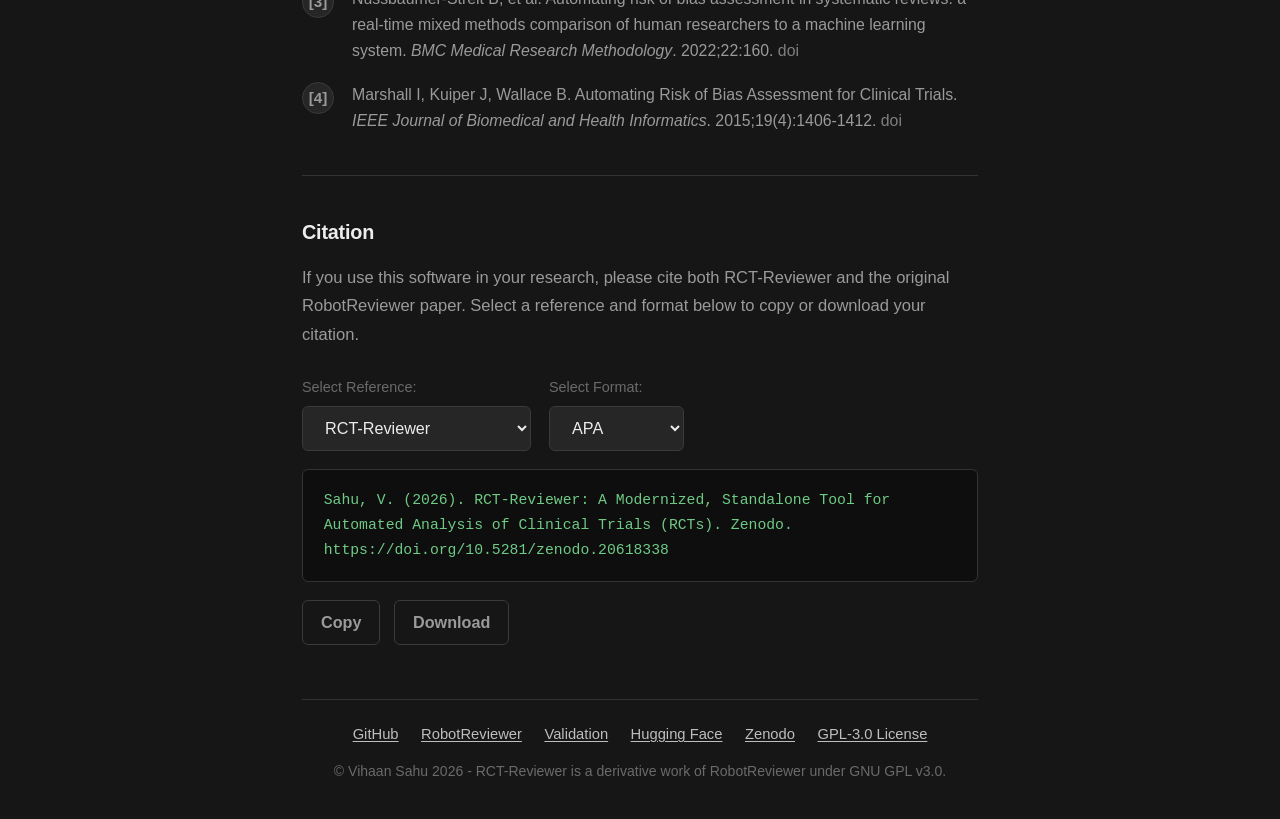
==== commit 2f5c1e75: "updating validation details" ====
--- a/index.html
+++ b/index.html
@@ -652,7 +652,7 @@
             <section id="validation" aria-labelledby="validation-heading">
                 <h2 id="validation-heading" class="section-heading">Validated Against the Original RobotReviewer</h2>
                 <p class="qs-intro">RCT-Reviewer has been independently validated against the original 2017
-                    RobotReviewer implementation using a <strong>four-tier validation harness</strong>. Key results:</p>
+RobotReviewer implementation using a <strong>five-tier validation harness</strong>. Key results:</p>
                 <ol class="steps-list">
                     <li class="step-item">
                         <span class="step-item__number" aria-hidden="true">1</span>
@@ -677,7 +677,14 @@
                         <div class="step-item__content">
                             <h3 class="step-item__title">Robust PDF Parsing</h3>
                             <p class="step-item__text"><strong>1,000/1,000 PDFs</strong> parsed successfully, with a
-                                median processing time of 1.66 seconds per PDF.</p>
+                                median processing time of 1.57 seconds per PDF.
+                        </div>
+                    </li>
+                    <li class="step-item">
+                        <span class="step-item__number" aria-hidden="true">4</span>
+                        <div class="step-item__content">
+                            <h3 class="step-item__title">External Human Validity</h3>
+                            <p class="step-item__text">Evaluated against human consensus on a 313-trial open-access subset (Tian 2024), demonstrating comparable agreement (&kappa; 0.12–0.48) to the original tool.</p>
                         </div>
                     </li>
                 </ol>
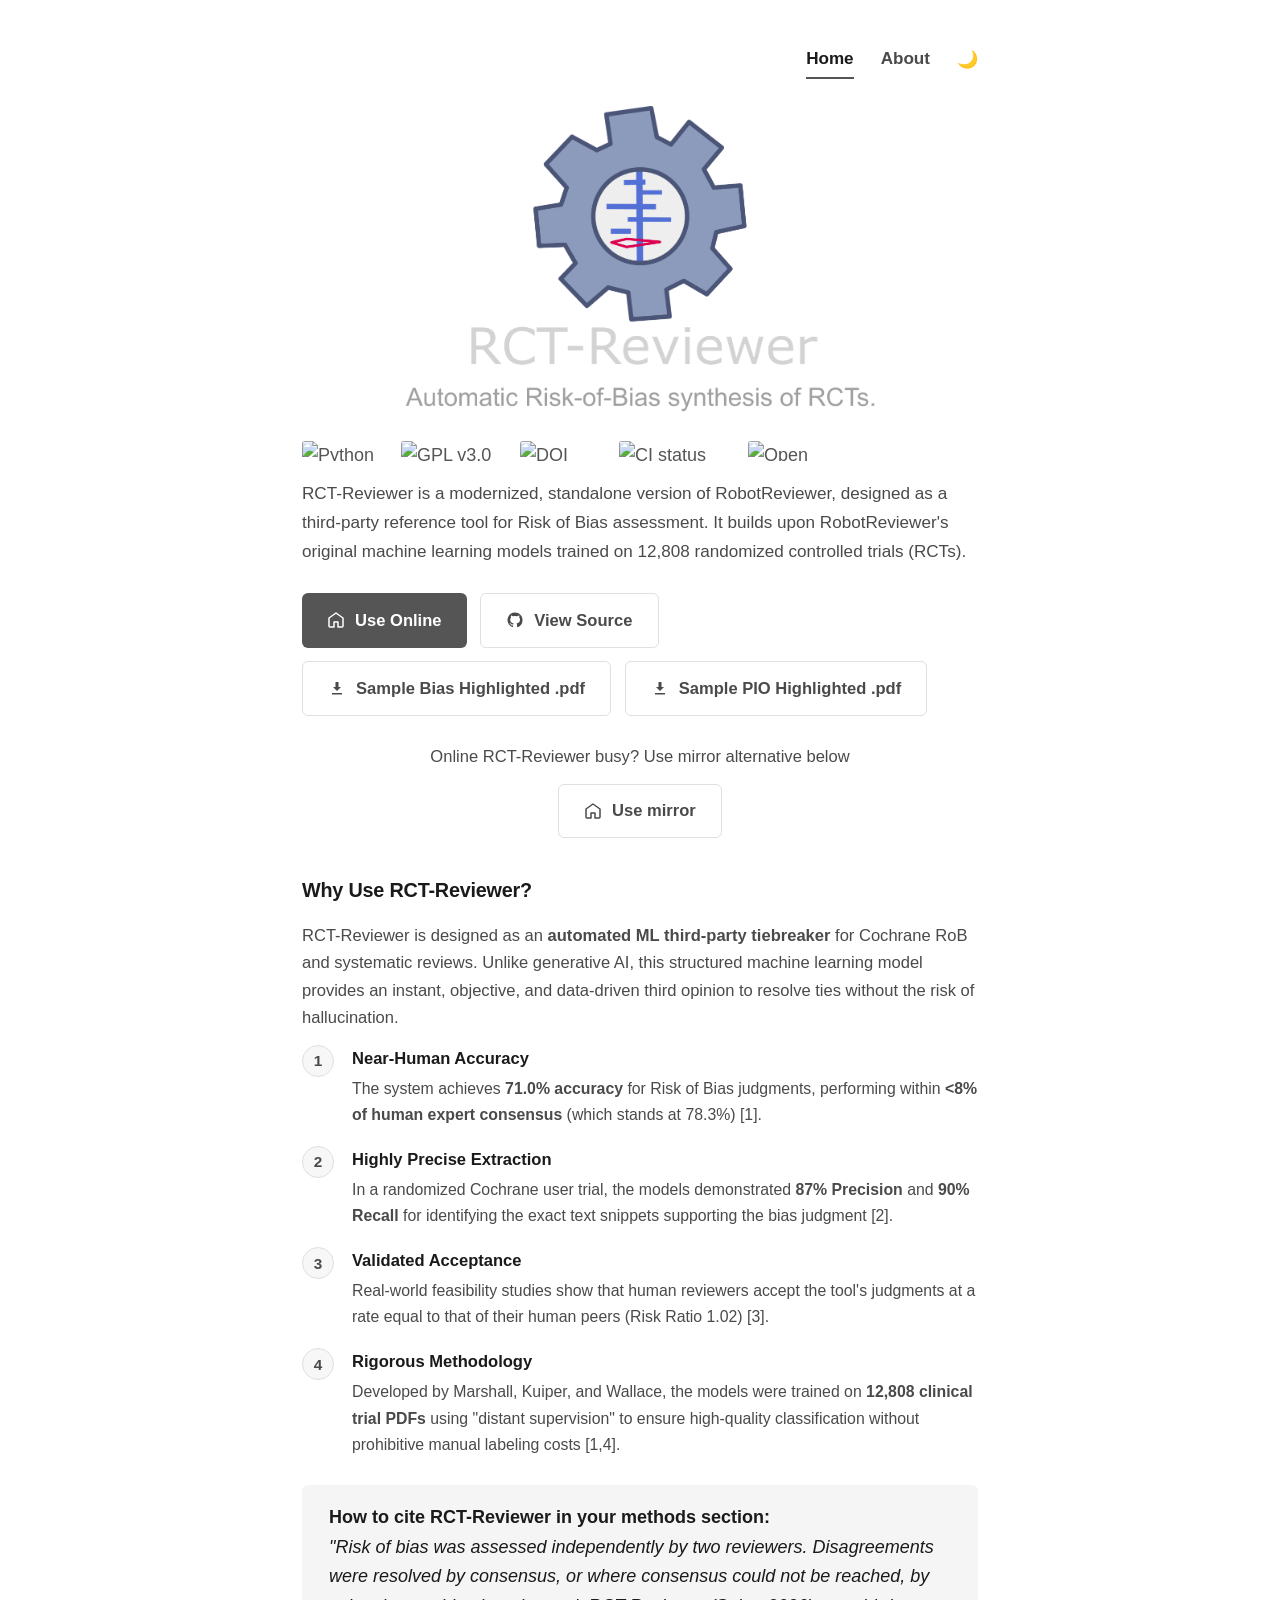
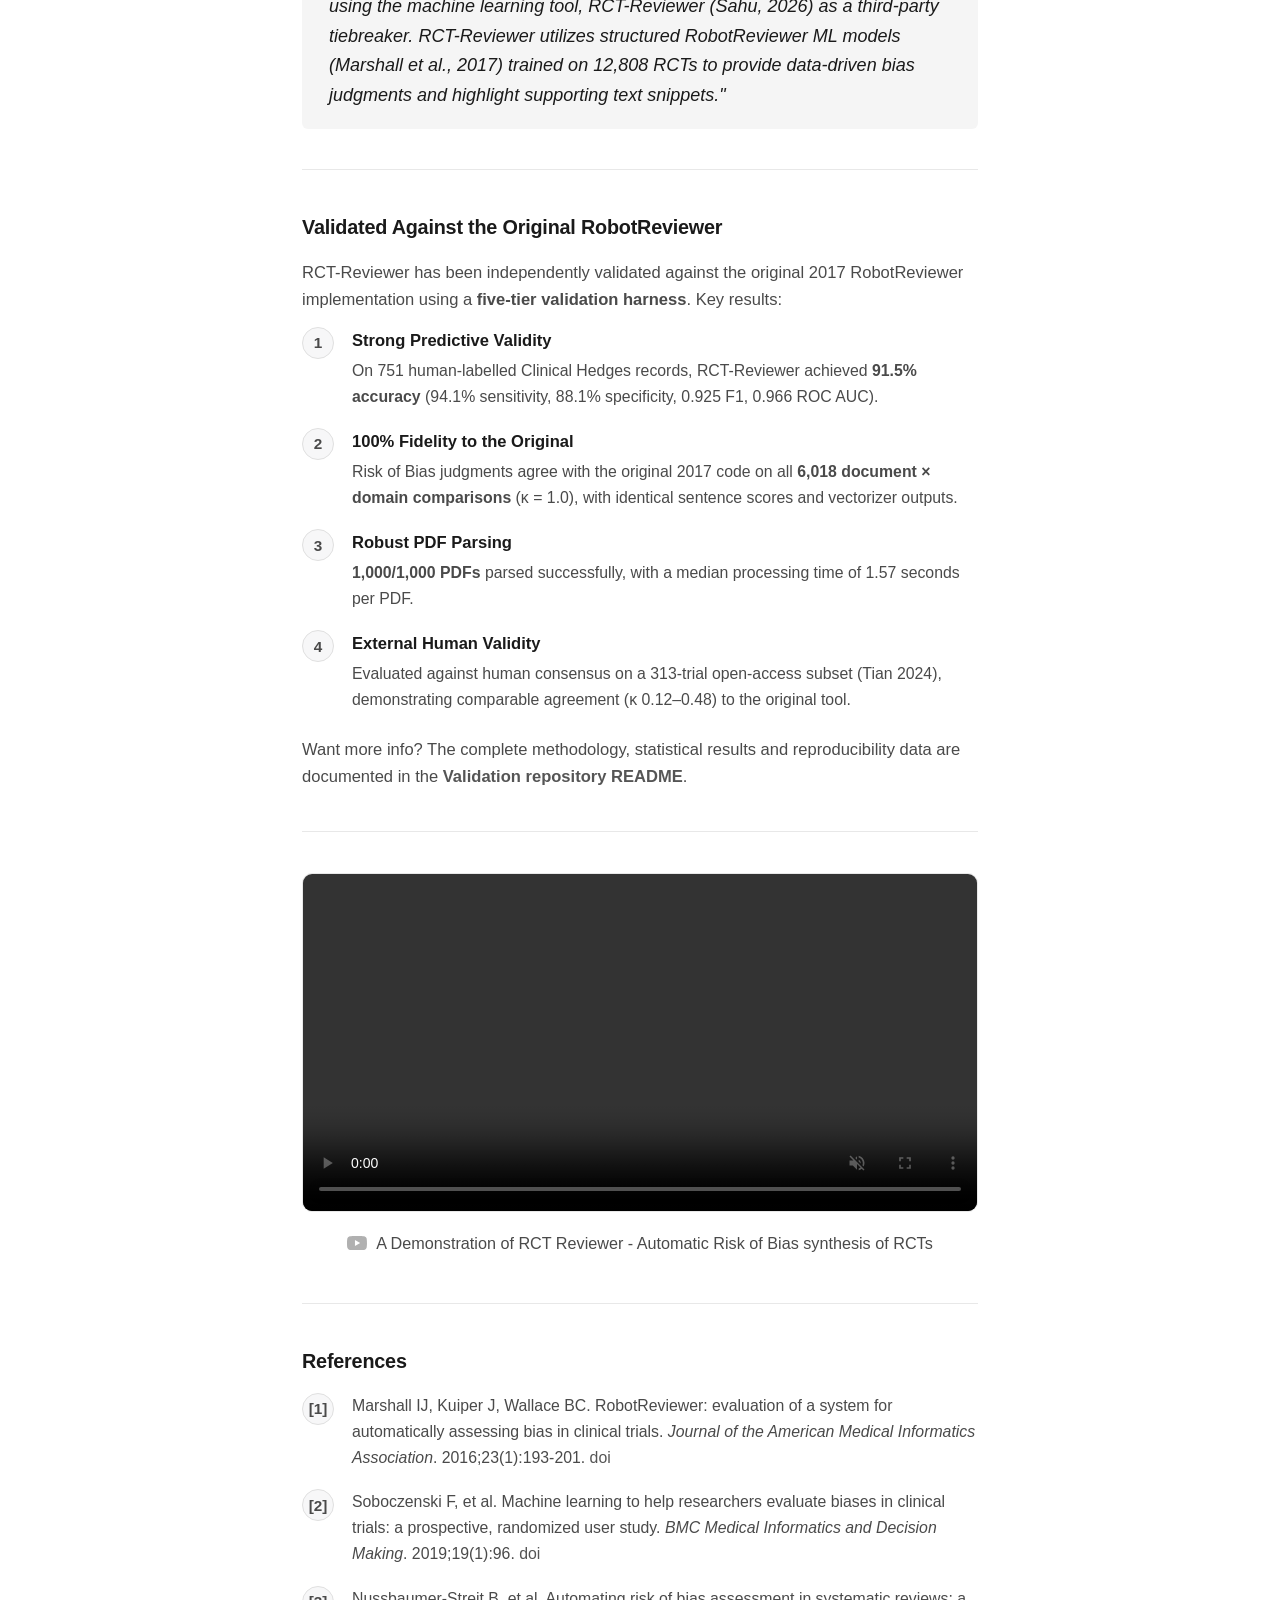
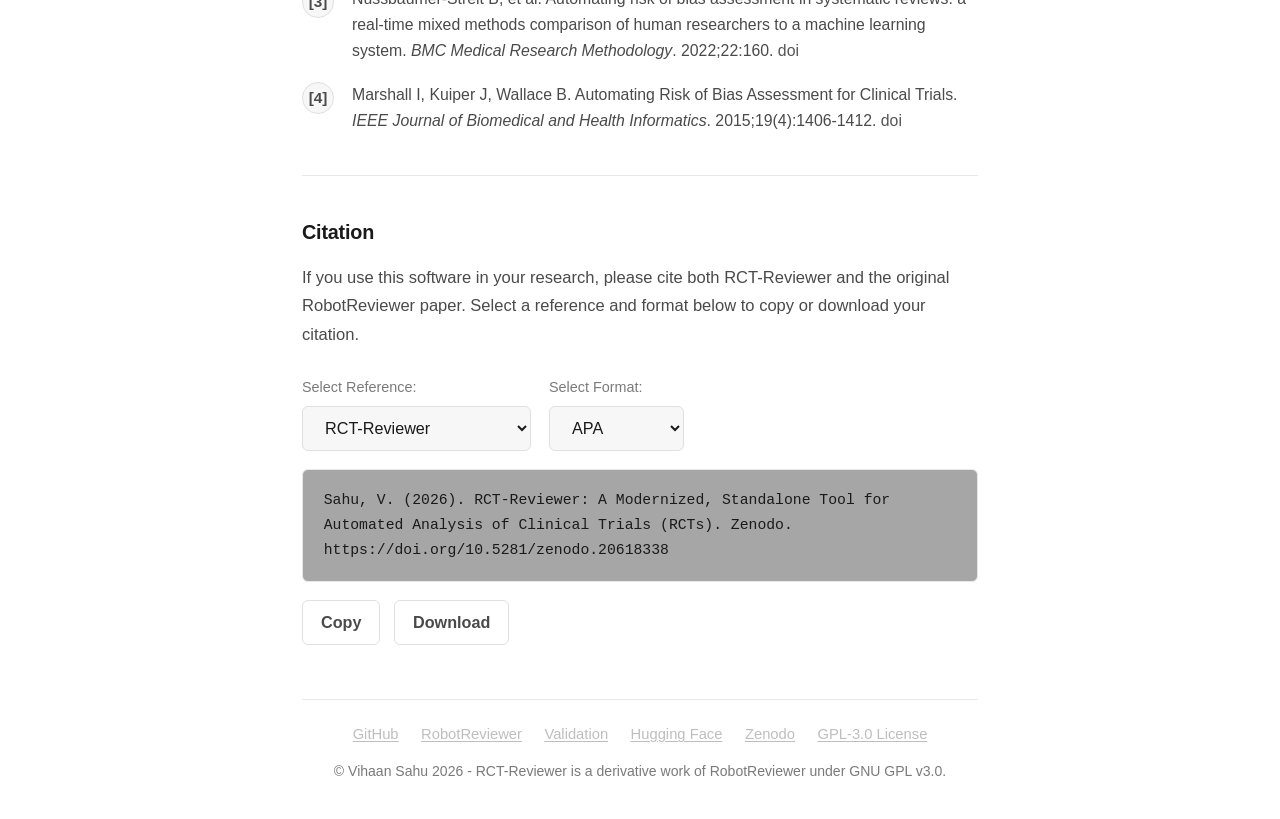
==== commit 249fc4a9: "adding light mdoe, keeping it as default, removing colour green" ====
--- a/index.html
+++ b/index.html
@@ -491,6 +491,14 @@
     <link rel="icon" type="image/x-icon" href="assets/favicon.ico">
     <link rel="apple-touch-icon" href="assets/banner1.png">
     <link rel="manifest" href="/site.webmanifest">
+        <script>
+        (function() {
+            const theme = localStorage.getItem('theme');
+            if (theme === 'dark') {
+                document.documentElement.setAttribute('data-theme', 'dark');
+            }
+        })();
+    </script>
     <link rel="stylesheet" href="styles.css">
 </head>
 
@@ -504,6 +512,7 @@
             <nav class="top-nav" aria-label="Primary navigation">
                 <a href="index.html" class="top-nav__link" aria-current="page">Home</a>
                 <a href="about.html" class="top-nav__link">About</a>
+                <button id="theme-toggle" class="top-nav__link" aria-label="Toggle dark mode">🌙</button>
             </nav>
 
 <figure class="banner-figure banner-figure--hero">
--- a/styles.css
+++ b/styles.css
@@ -1,4 +1,29 @@
 :root {
+
+    --primary: #555555;
+    --primary-hover: #333333;
+    --primary-active: #666666;
+    --bg: #ffffff;
+    --bg-secondary: #f7f7f8;
+    --bg-tertiary: #f0f0f1;
+    --text: #1a1a1a;
+    --text-muted: #4a4a4a;
+    --text-dim: #7a7a7a;
+    --border: #e0e0e0;
+    --border-light: #e8e8e8;
+    --green: #2da14e;
+    --green-bg: rgba(46, 160, 67, 0.05);
+    --green-border: rgba(46, 160, 67, 0.2);
+
+    --max-width: 730px;
+    --radius: 6px;
+    --radius-lg: 10px;
+    --ease: cubic-bezier(0.4, 0, 0.2, 1);
+    --duration: 200ms;
+}
+
+[data-theme="dark"] {
+  
     --primary: #7f7f7f;
     --primary-hover: #999999;
     --primary-active: #6a6a6a;
@@ -13,12 +38,6 @@
     --green: #6fca85;
     --green-bg: rgba(46, 160, 67, 0.08);
     --green-border: rgba(46, 160, 67, 0.25);
-
-    --max-width: 730px;
-    --radius: 6px;
-    --radius-lg: 10px;
-    --ease: cubic-bezier(0.4, 0, 0.2, 1);
-    --duration: 200ms;
 }
 
 *,
@@ -134,6 +153,12 @@
     transition: color var(--duration) var(--ease);
     padding-bottom: 4px;
     border-bottom: 2px solid transparent;
+    background: none;
+    border-top: none;
+    border-left: none;
+    border-right: none;
+    cursor: pointer;
+    font-family: inherit;
 }
 
 .top-nav__link:hover {
@@ -677,7 +702,7 @@
 }
 
 #cite-output {
-    color: var(--green);
+    color: var(--text);
     white-space: pre-wrap;
     word-break: break-word;
     margin: 0;
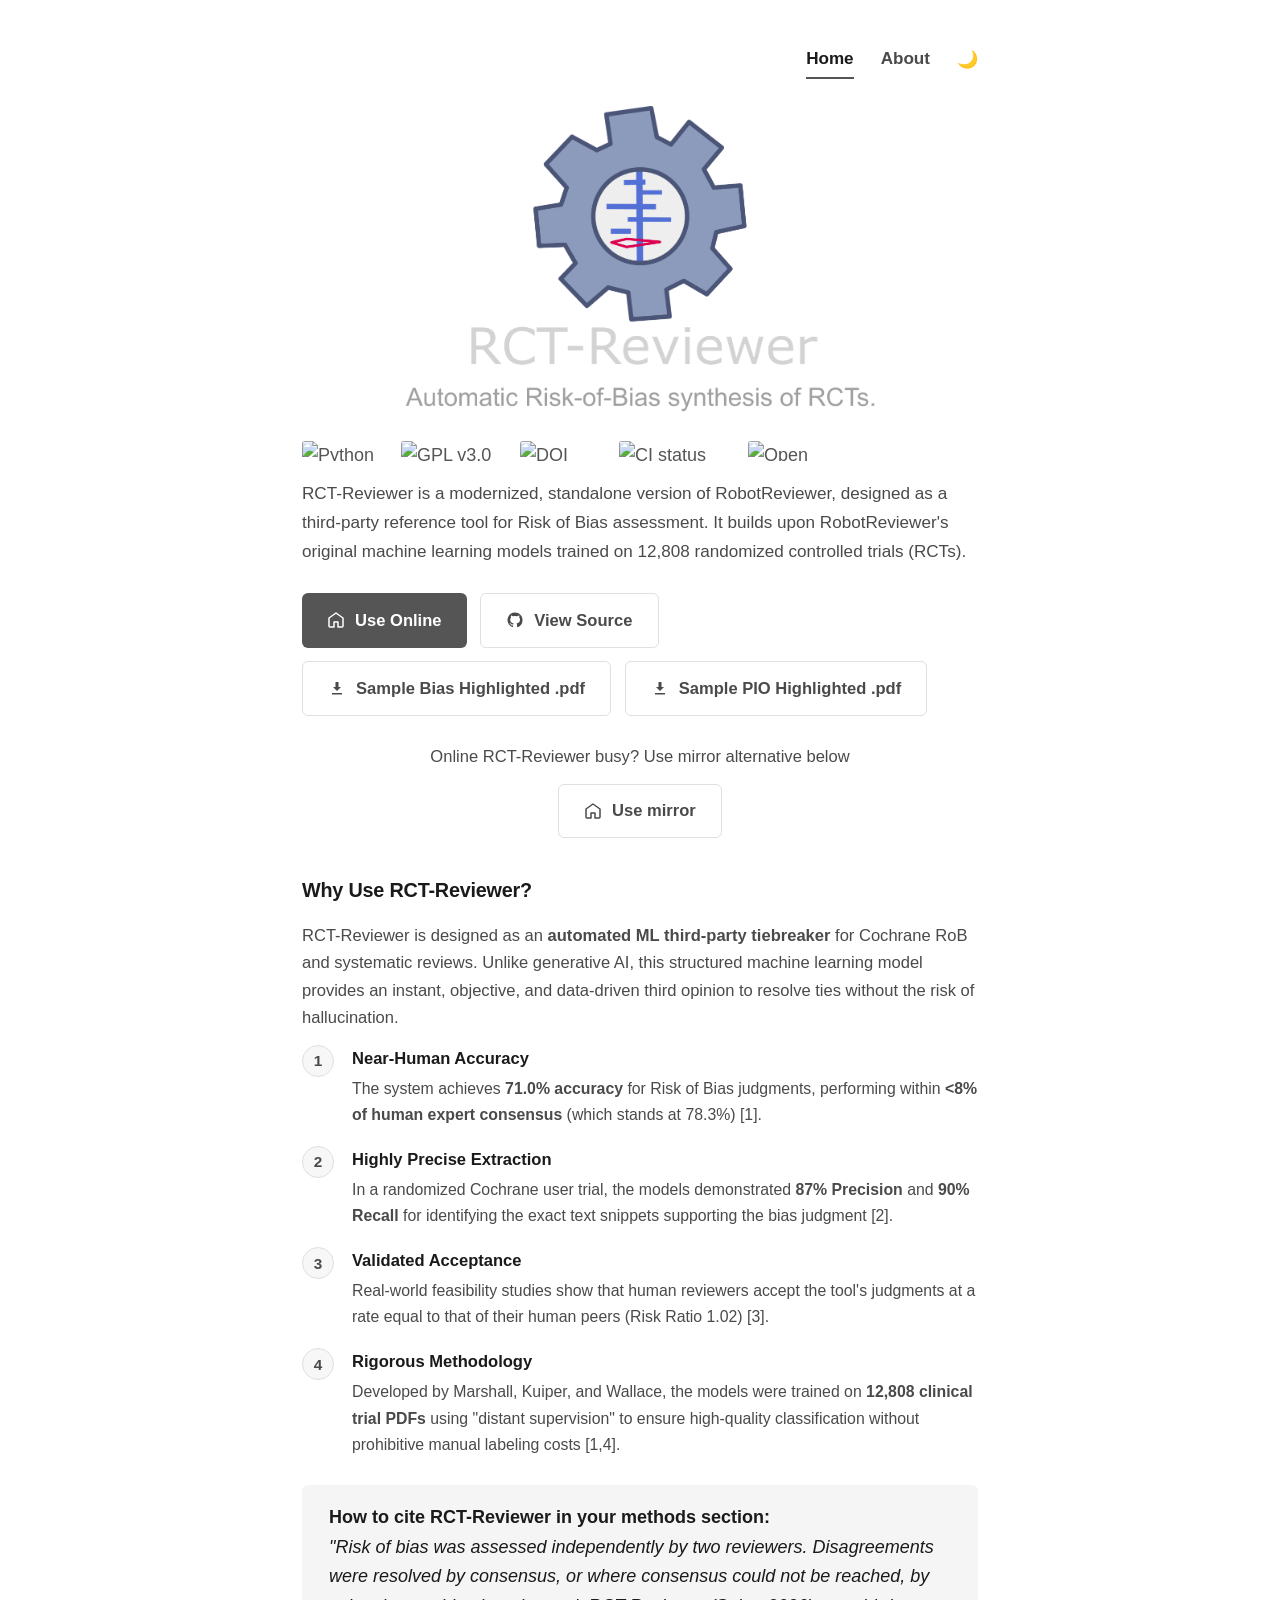
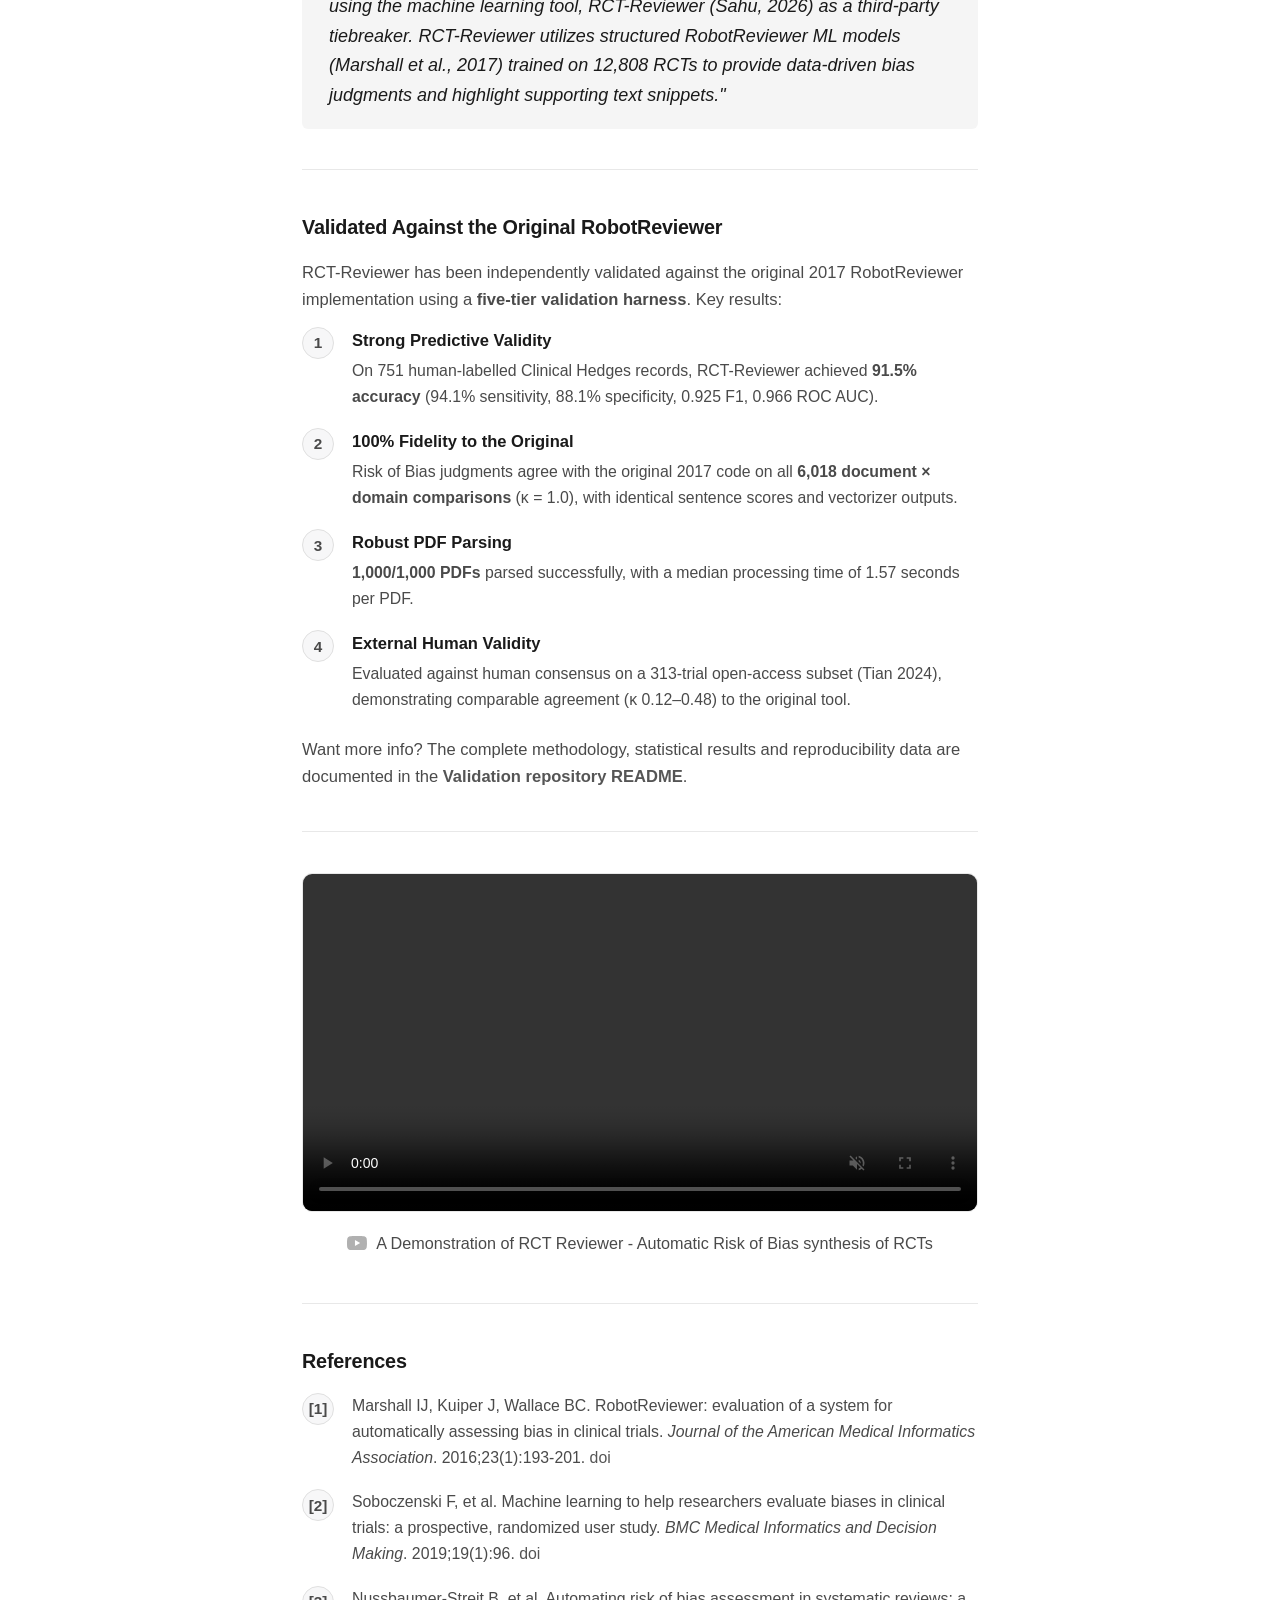
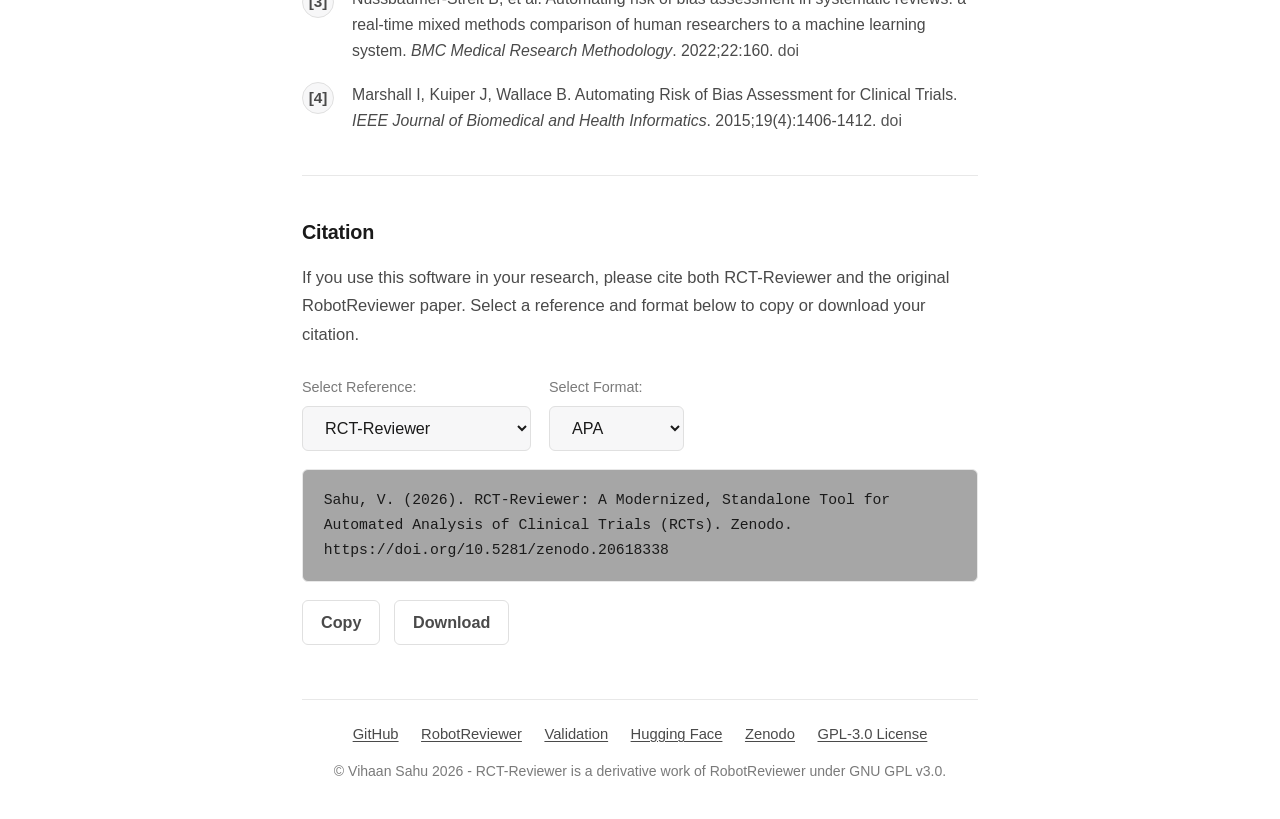
==== commit 8540b0ce: "colour adjusted as per dark/light mode" ====
--- a/index.html
+++ b/index.html
@@ -33,7 +33,7 @@
     <meta name="language" content="English">
     <meta name="geo.placename" content="Global">
     <meta name="theme-color" content="#ffffff">
-    <meta name="color-scheme" content="light">
+    <meta name="color-scheme" content="light dark">
 
 
     <link rel="canonical" href="https://rct-reviewer.github.io/">
--- a/styles.css
+++ b/styles.css
@@ -390,9 +390,13 @@
     background: none;
     padding: 0;
     font-size: 0.82rem;
-    color: var(--green);
+    color: var(--text);
     white-space: pre;
     line-height: 1.7;
+}
+
+[data-theme="dark"] .code-block code {
+    color: var(--green);
 }
 
 .faq-list {
@@ -500,13 +504,13 @@
 
 .footer-links a {
     font-size: 0.82rem;
-    color: #bebebe;
+    color: var(--text-muted);
     text-decoration: underline;
     text-underline-offset: 2px;
 }
 
 .footer-links a:hover {
-    color: var(--primary);
+    color: var(--text);
 }
 
 .app-footer>p {
